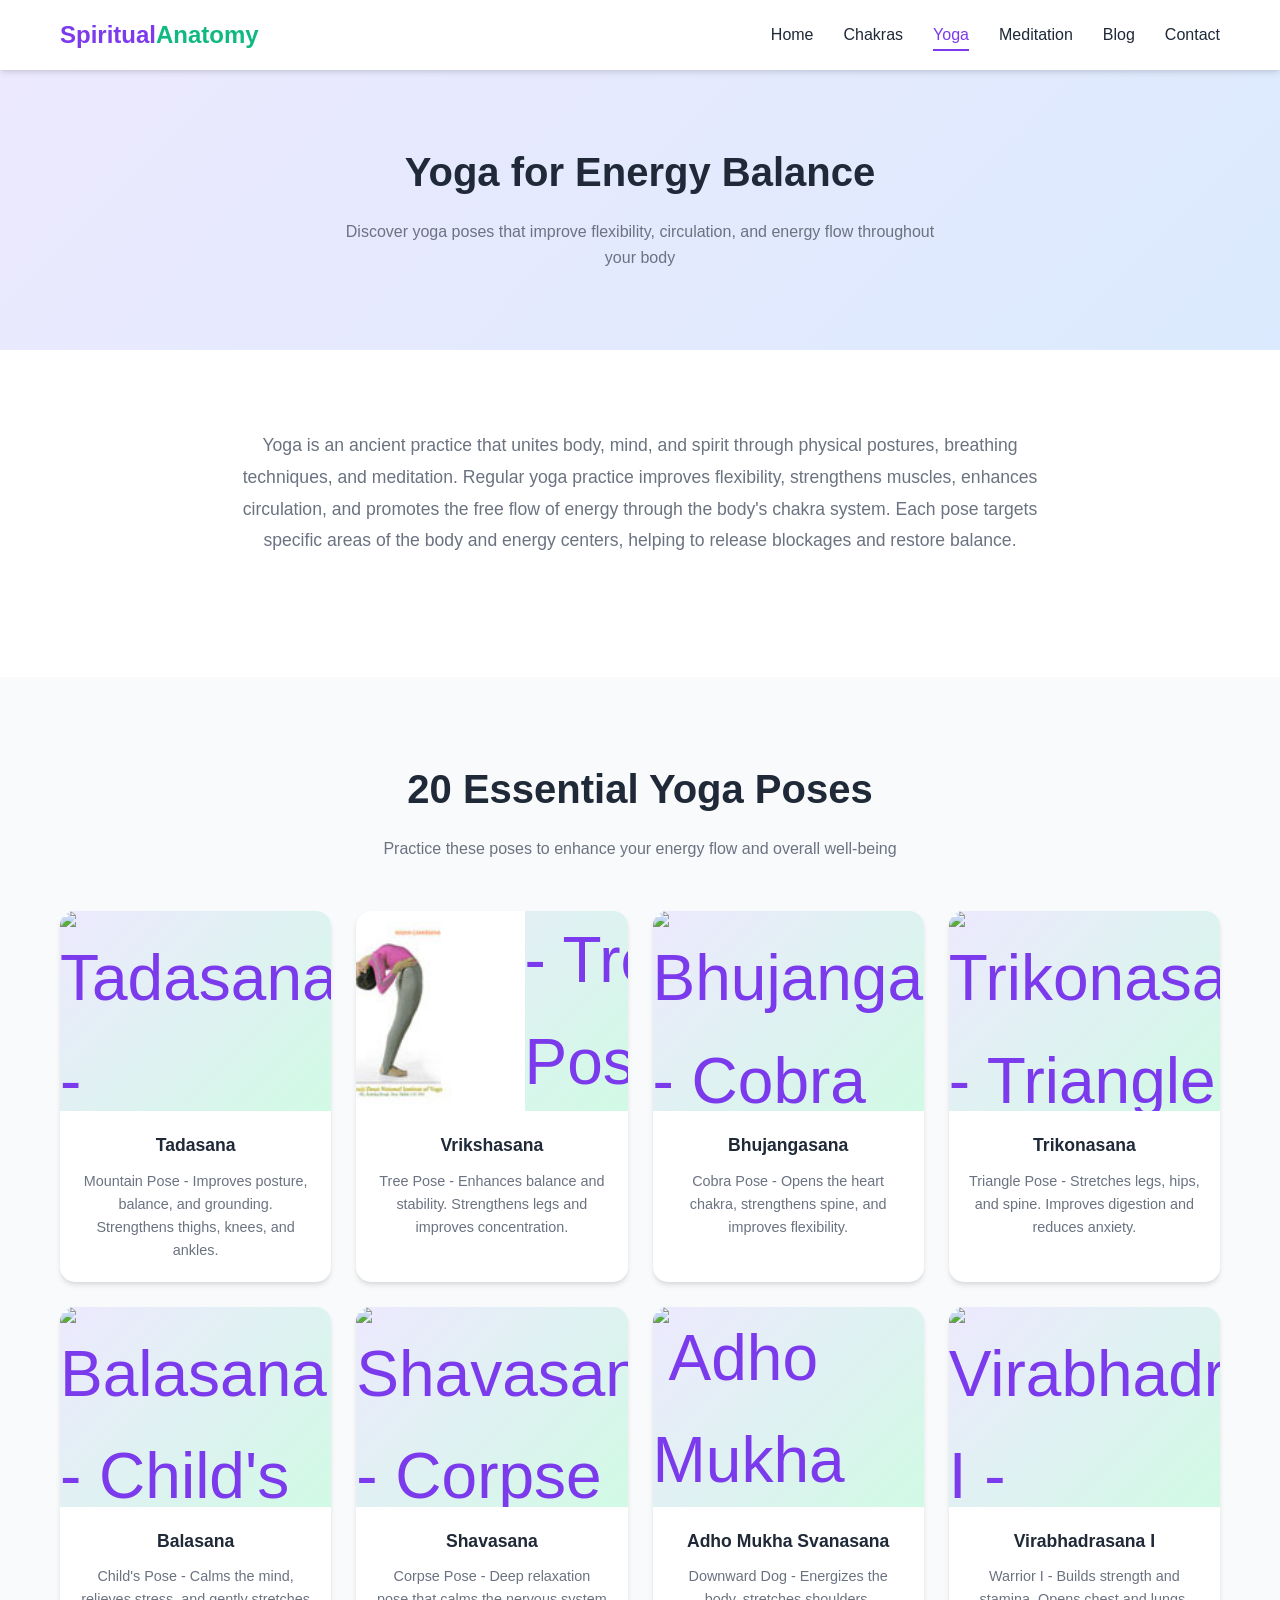
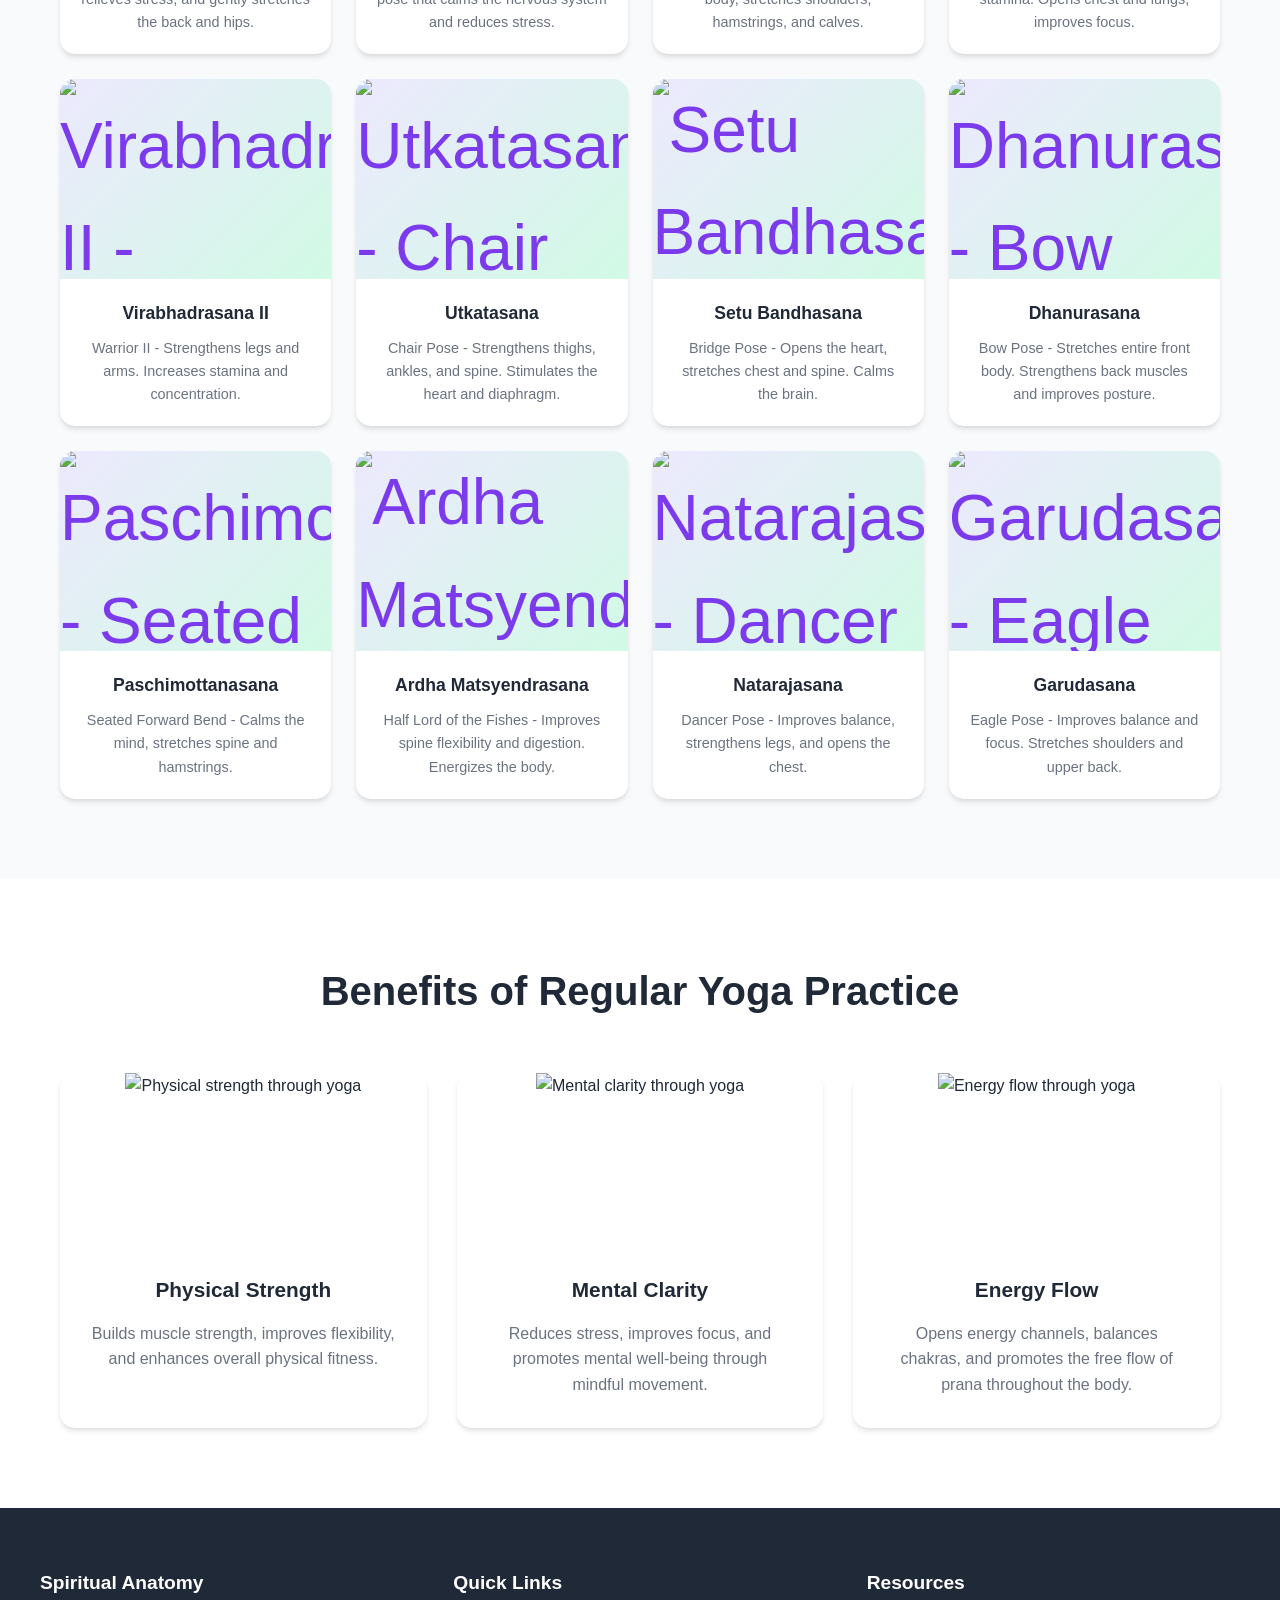
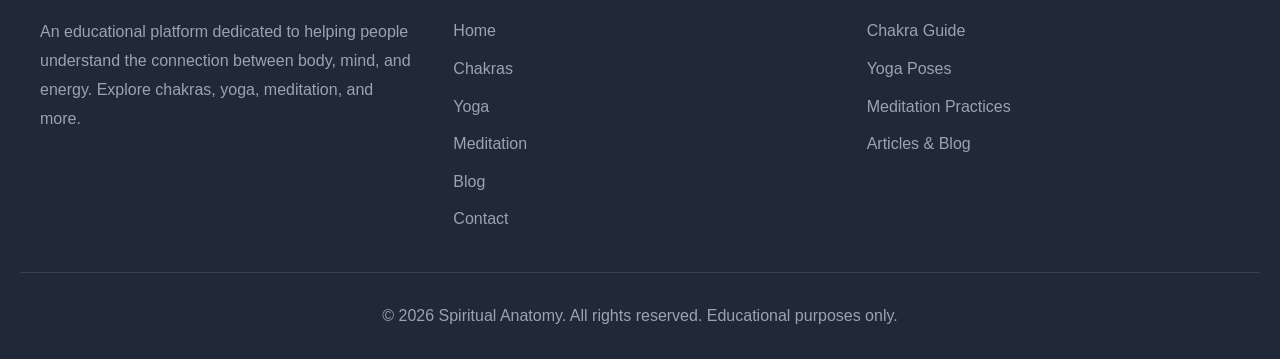
==== yoga.html @ 4417c47e "Update image source for Utkatasana pose" ====
<!DOCTYPE html>
<html lang="en">
<head>
    <meta charset="UTF-8">
    <meta name="viewport" content="width=device-width, initial-scale=1.0">
    <meta name="description" content="Discover 20 essential yoga poses for energy balance. Learn how yoga improves flexibility, circulation, and energy flow.">
    <title>Yoga for Energy Balance - Spiritual Anatomy</title>
    <link rel="stylesheet" href="css/style.css">
</head>
<body>
    <!-- Navigation -->
    <nav class="navbar">
        <div class="nav-container">
            <a href="index.html" class="logo">Spiritual<span>Anatomy</span></a>
            <ul class="nav-links">
                <li><a href="index.html">Home</a></li>
                <li><a href="chakra.html">Chakras</a></li>
                <li><a href="yoga.html" class="active">Yoga</a></li>
                <li><a href="meditation.html">Meditation</a></li>
                <li><a href="blog.html">Blog</a></li>
                <li><a href="contact.html">Contact</a></li>
            </ul>
            <div class="mobile-menu-btn">
                <span></span>
                <span></span>
                <span></span>
            </div>
        </div>
    </nav>

    <!-- Page Header -->
    <section class="page-header">
        <h1>Yoga for Energy Balance</h1>
        <p>Discover yoga poses that improve flexibility, circulation, and energy flow throughout your body</p>
    </section>

    <!-- Intro Section -->
    <section class="section">
        <div class="container">
            <p class="intro-text">
                Yoga is an ancient practice that unites body, mind, and spirit through physical postures, breathing techniques, and meditation. Regular yoga practice improves flexibility, strengthens muscles, enhances circulation, and promotes the free flow of energy through the body's chakra system. Each pose targets specific areas of the body and energy centers, helping to release blockages and restore balance.
            </p>
        </div>
    </section>

    <!-- Yoga Poses Grid -->
    <section class="section section-light">
        <div class="container">
            <div class="section-title">
                <h2>20 Essential Yoga Poses</h2>
                <p>Practice these poses to enhance your energy flow and overall well-being</p>
            </div>
            <div class="yoga-grid">
                <!-- Pose 1 -->
                <div class="yoga-card">
                    <div class="yoga-image">
                        <img src="images/yoga/images/yoga/ARDH HALASANAA & HALASANA.jpg" alt="Tadasana - Mountain Pose">
                    </div>
                    <div class="yoga-content">
                        <h3>Tadasana</h3>
                        <p>Mountain Pose - Improves posture, balance, and grounding. Strengthens thighs, knees, and ankles.</p>
                    </div>
                </div>

                <!-- Pose 2 -->
                <div class="yoga-card">
                    <div class="yoga-image">
                        <img src="images/images/yoga/posture-1 ardhacakrasana.jpg" alt="Ardhacakrasana"> - Tree Pose">
                    </div>
                    <div class="yoga-content">
                        <h3>Vrikshasana</h3>
                        <p>Tree Pose - Enhances balance and stability. Strengthens legs and improves concentration.</p>
                    </div>
                </div>

                <!-- Pose 3 -->
                <div class="yoga-card">
                    <div class="yoga-image">
                        <img src="images/yoga/images/yoga/Bhujangasana.jpg" alt="Bhujangasana - Cobra Pose">
                    </div>
                    <div class="yoga-content">
                        <h3>Bhujangasana</h3>
                        <p>Cobra Pose - Opens the heart chakra, strengthens spine, and improves flexibility.</p>
                    </div>
                </div>

                <!-- Pose 4 -->
                <div class="yoga-card">
                    <div class="yoga-image">
                        <img src="Spiritual_-main/images/yoga/images/yoga/Chackrasana.jpg" alt="Trikonasana - Triangle Pose">
                    </div>
                    <div class="yoga-content">
                        <h3>Trikonasana</h3>
                        <p>Triangle Pose - Stretches legs, hips, and spine. Improves digestion and reduces anxiety.</p>
                    </div>
                </div>

                <!-- Pose 5 -->
                <div class="yoga-card">
                    <div class="yoga-image">
                        <img src="images/yoga/images/yoga/Gomukhasana.jpg" alt="Balasana - Child's Pose">
                    </div>
                    <div class="yoga-content">
                        <h3>Balasana</h3>
                        <p>Child's Pose - Calms the mind, relieves stress, and gently stretches the back and hips.</p>
                    </div>
                </div>

                <!-- Pose 6 -->
                <div class="yoga-card">
                    <div class="yoga-image">
                        <img src="images/yoga/images/yoga/Matyasana.jpg" alt="Shavasana - Corpse Pose">
                    </div>
                    <div class="yoga-content">
                        <h3>Shavasana</h3>
                        <p>Corpse Pose - Deep relaxation pose that calms the nervous system and reduces stress.</p>
                    </div>
                </div>

                <!-- Pose 7 -->
                <div class="yoga-card">
                    <div class="yoga-image">
                        <img src="images/yoga/images/yoga/Natrajasana.jpg" alt="Adho Mukha Svanasana - Downward Dog">
                    </div>
                    <div class="yoga-content">
                        <h3>Adho Mukha Svanasana</h3>
                        <p>Downward Dog - Energizes the body, stretches shoulders, hamstrings, and calves.</p>
                    </div>
                </div>

                <!-- Pose 8 -->
                <div class="yoga-card">
                    <div class="yoga-image">
                        <img src="images/yoga/images/yoga/Paschimottasana.jpg" alt="Virabhadrasana I - Warrior I">
                    </div>
                    <div class="yoga-content">
                        <h3>Virabhadrasana I</h3>
                        <p>Warrior I - Builds strength and stamina. Opens chest and lungs, improves focus.</p>
                    </div>
                </div>

                <!-- Pose 9 -->
                <div class="yoga-card">
                    <div class="yoga-image">
                        <img src="images/yoga/images/yoga/Salabhasana.jpg" alt="Virabhadrasana II - Warrior II">
                    </div>
                    <div class="yoga-content">
                        <h3>Virabhadrasana II</h3>
                        <p>Warrior II - Strengthens legs and arms. Increases stamina and concentration.</p>
                    </div>
                </div>

                <!-- Pose 10 -->
                <div class="yoga-card">
                    <div class="yoga-image">
                        <img src="images/images/yoga/posture-10Sarvangasana.jpg" alt="Utkatasana - Chair Pose">
                    </div>
                    <div class="yoga-content">
                        <h3>Utkatasana</h3>
                        <p>Chair Pose - Strengthens thighs, ankles, and spine. Stimulates the heart and diaphragm.</p>
                    </div>
                </div>

                <!-- Pose 11 -->
                <div class="yoga-card">
                    <div class="yoga-image">
                        <img src="images/yoga/images/yoga/Sasankasana.jpg" alt="Setu Bandhasana - Bridge Pose">
                    </div>
                    <div class="yoga-content">
                        <h3>Setu Bandhasana</h3>
                        <p>Bridge Pose - Opens the heart, stretches chest and spine. Calms the brain.</p>
                    </div>
                </div>

                <!-- Pose 12 -->
                <div class="yoga-card">
                    <div class="yoga-image">
                        <img src="images/yoga/images/yoga/Siddhasana.jpg" alt="Dhanurasana - Bow Pose">
                    </div>
                    <div class="yoga-content">
                        <h3>Dhanurasana</h3>
                        <p>Bow Pose - Stretches entire front body. Strengthens back muscles and improves posture.</p>
                    </div>
                </div>

                <!-- Pose 13 -->
                <div class="yoga-card">
                    <div class="yoga-image">
                        <img src="images/yoga/images/yoga/Simhasana.jpg" alt="Paschimottanasana - Seated Forward Bend">
                    </div>
                    <div class="yoga-content">
                        <h3>Paschimottanasana</h3>
                        <p>Seated Forward Bend - Calms the mind, stretches spine and hamstrings.</p>
                    </div>
                </div>

                <!-- Pose 14 -->
                <div class="yoga-card">
                    <div class="yoga-image">
                        <img src="images/yoga/images/yoga/Trikonasana.jpg" alt="Ardha Matsyendrasana - Half Lord of the Fishes">
                    </div>
                    <div class="yoga-content">
                        <h3>Ardha Matsyendrasana</h3>
                        <p>Half Lord of the Fishes - Improves spine flexibility and digestion. Energizes the body.</p>
                    </div>
                </div>

                <!-- Pose 15 -->
                <div class="yoga-card">
                    <div class="yoga-image">
                        <img src="images/yoga/images/yoga/Ushtrasana.jpg" alt="Natarajasana - Dancer Pose">
                    </div>
                    <div class="yoga-content">
                        <h3>Natarajasana</h3>
                        <p>Dancer Pose - Improves balance, strengthens legs, and opens the chest.</p>
                    </div>
                </div>

                <!-- Pose 16 -->
                <div class="yoga-card">
                    <div class="yoga-image">
                        <img src="images/yoga/images/yoga/Vajrasana.jpg" alt="Garudasana - Eagle Pose">
                    </div>
                    <div class="yoga-content">
                        <h3>Garudasana</h3>
                        <p>Eagle Pose - Improves balance and focus. Stretches shoulders and upper back.</p>
                    </div>
                </div>
            </div>
        </div>
    </section>

    <!-- Benefits Section -->
    <section class="section">
        <div class="container">
            <div class="section-title">
                <h2>Benefits of Regular Yoga Practice</h2>
            </div>
            <div class="cards-grid">
                <div class="card">
                    <div class="card-image">
                        <img src="https://images.unsplash.com/photo-1571019613454-1cb2f99b2d8b?w=400&h=300&fit=crop" alt="Physical strength through yoga">
                    </div>
                    <h3>Physical Strength</h3>
                    <p>Builds muscle strength, improves flexibility, and enhances overall physical fitness.</p>
                </div>
                <div class="card">
                    <div class="card-image">
                        <img src="https://images.unsplash.com/photo-1474418397713-7ede21d49118?w=400&h=300&fit=crop" alt="Mental clarity through yoga">
                    </div>
                    <h3>Mental Clarity</h3>
                    <p>Reduces stress, improves focus, and promotes mental well-being through mindful movement.</p>
                </div>
                <div class="card">
                    <div class="card-image">
                        <img src="https://images.unsplash.com/photo-1498579397066-22750a3cb424?w=400&h=300&fit=crop" alt="Energy flow through yoga">
                    </div>
                    <h3>Energy Flow</h3>
                    <p>Opens energy channels, balances chakras, and promotes the free flow of prana throughout the body.</p>
                </div>
            </div>
        </div>
    </section>

    <!-- Footer -->
    <footer class="footer">
        <div class="footer-content">
            <div class="footer-section">
                <h3>Spiritual Anatomy</h3>
                <p>An educational platform dedicated to helping people understand the connection between body, mind, and energy. Explore chakras, yoga, meditation, and more.</p>
            </div>
            <div class="footer-section">
                <h3>Quick Links</h3>
                <div class="footer-links">
                    <a href="index.html">Home</a>
                    <a href="chakra.html">Chakras</a>
                    <a href="yoga.html">Yoga</a>
                    <a href="meditation.html">Meditation</a>
                    <a href="blog.html">Blog</a>
                    <a href="contact.html">Contact</a>
                </div>
            </div>
            <div class="footer-section">
                <h3>Resources</h3>
                <div class="footer-links">
                    <a href="chakra.html">Chakra Guide</a>
                    <a href="yoga.html">Yoga Poses</a>
                    <a href="meditation.html">Meditation Practices</a>
                    <a href="blog.html">Articles & Blog</a>
                </div>
            </div>
        </div>
        <div class="footer-bottom">
            <p>&copy; 2026 Spiritual Anatomy. All rights reserved. Educational purposes only.</p>
        </div>
    </footer>

    <script src="js/script.js"></script>
</body>
</html>
---- css/style.css ----
/* ========================================
   Spiritual Anatomy - Main Stylesheet
   ======================================== */

/* CSS Variables */
:root {
    --primary-purple: #7c3aed;
    --primary-blue: #3b82f6;
    --primary-green: #10b981;
    --light-purple: #ede9fe;
    --light-blue: #dbeafe;
    --light-green: #d1fae5;
    --dark-text: #1f2937;
    --light-text: #6b7280;
    --white: #ffffff;
    --off-white: #f9fafb;
    --border-color: #e5e7eb;
    --shadow: 0 4px 6px -1px rgba(0, 0, 0, 0.1), 0 2px 4px -1px rgba(0, 0, 0, 0.06);
    --shadow-lg: 0 10px 15px -3px rgba(0, 0, 0, 0.1), 0 4px 6px -2px rgba(0, 0, 0, 0.05);
    --transition: all 0.3s ease;
}

/* Reset & Base Styles */
* {
    margin: 0;
    padding: 0;
    box-sizing: border-box;
}

html {
    scroll-behavior: smooth;
}

body {
    font-family: 'Segoe UI', Tahoma, Geneva, Verdana, sans-serif;
    line-height: 1.6;
    color: var(--dark-text);
    background-color: var(--white);
}

a {
    text-decoration: none;
    color: inherit;
}

ul {
    list-style: none;
}

img {
    max-width: 100%;
    height: auto;
}

/* Container */
.container {
    max-width: 1200px;
    margin: 0 auto;
    padding: 0 20px;
}

/* ========================================
   Navigation
   ======================================== */
.navbar {
    background: var(--white);
    box-shadow: var(--shadow);
    position: fixed;
    top: 0;
    left: 0;
    right: 0;
    z-index: 1000;
}

.nav-container {
    max-width: 1200px;
    margin: 0 auto;
    padding: 0 20px;
    display: flex;
    justify-content: space-between;
    align-items: center;
    height: 70px;
}

.logo {
    font-size: 1.5rem;
    font-weight: 700;
    color: var(--primary-purple);
}

.logo span {
    color: var(--primary-green);
}

.nav-links {
    display: flex;
    gap: 30px;
}

.nav-links a {
    color: var(--dark-text);
    font-weight: 500;
    padding: 8px 0;
    position: relative;
    transition: var(--transition);
}

.nav-links a:hover,
.nav-links a.active {
    color: var(--primary-purple);
}

.nav-links a::after {
    content: '';
    position: absolute;
    bottom: 0;
    left: 0;
    width: 0;
    height: 2px;
    background: var(--primary-purple);
    transition: var(--transition);
}

.nav-links a:hover::after,
.nav-links a.active::after {
    width: 100%;
}

/* Mobile Menu Button */
.mobile-menu-btn {
    display: none;
    flex-direction: column;
    gap: 5px;
    cursor: pointer;
    padding: 5px;
}

.mobile-menu-btn span {
    width: 25px;
    height: 3px;
    background: var(--dark-text);
    transition: var(--transition);
}

/* ========================================
   Hero Section
   ======================================== */
.hero {
    background: linear-gradient(135deg, var(--light-purple) 0%, var(--light-blue) 50%, var(--light-green) 100%);
    padding: 150px 20px 100px;
    text-align: center;
    min-height: 90vh;
    display: flex;
    align-items: center;
    justify-content: center;
}

.hero-content {
    max-width: 800px;
    margin: 0 auto;
}

.hero h1 {
    font-size: 3rem;
    color: var(--dark-text);
    margin-bottom: 20px;
    line-height: 1.2;
}

.hero .subtitle {
    font-size: 1.5rem;
    color: var(--primary-purple);
    margin-bottom: 20px;
}

.hero p {
    font-size: 1.1rem;
    color: var(--light-text);
    margin-bottom: 30px;
    max-width: 600px;
    margin-left: auto;
    margin-right: auto;
}

/* Buttons */
.btn {
    display: inline-block;
    padding: 14px 32px;
    border-radius: 50px;
    font-weight: 600;
    font-size: 1rem;
    cursor: pointer;
    transition: var(--transition);
    border: none;
}

.btn-primary {
    background: var(--primary-purple);
    color: var(--white);
}

.btn-primary:hover {
    background: #6d28d9;
    transform: translateY(-2px);
    box-shadow: var(--shadow-lg);
}

.btn-secondary {
    background: var(--white);
    color: var(--primary-purple);
    border: 2px solid var(--primary-purple);
}

.btn-secondary:hover {
    background: var(--primary-purple);
    color: var(--white);
}

/* ========================================
   Sections
   ======================================== */
.section {
    padding: 80px 20px;
}

.section-light {
    background: var(--off-white);
}

.section-title {
    text-align: center;
    margin-bottom: 50px;
}

.section-title h2 {
    font-size: 2.5rem;
    color: var(--dark-text);
    margin-bottom: 15px;
}

.section-title p {
    color: var(--light-text);
    max-width: 600px;
    margin: 0 auto;
}

/* ========================================
   Cards
   ======================================== */
.cards-grid {
    display: grid;
    grid-template-columns: repeat(auto-fit, minmax(300px, 1fr));
    gap: 30px;
    max-width: 1200px;
    margin: 0 auto;
}

.card {
    background: var(--white);
    border-radius: 15px;
    padding: 30px;
    box-shadow: var(--shadow);
    transition: var(--transition);
    text-align: center;
}

.card:hover {
    transform: translateY(-5px);
    box-shadow: var(--shadow-lg);
}

.card-image {
    height: 180px;
    margin: -30px -30px 20px -30px;
    overflow: hidden;
}

.card-image img {
    width: 100%;
    height: 100%;
    object-fit: cover;
    transition: transform 0.3s ease;
}

.card:hover .card-image img {
    transform: scale(1.05);
}

.card-icon {
    width: 70px;
    height: 70px;
    background: linear-gradient(135deg, var(--light-purple), var(--light-blue));
    border-radius: 50%;
    display: flex;
    align-items: center;
    justify-content: center;
    margin: 0 auto 20px;
    font-size: 2rem;
}

.card h3 {
    font-size: 1.3rem;
    margin-bottom: 15px;
    color: var(--dark-text);
}

.card p {
    color: var(--light-text);
}

/* ========================================
   Benefits List
   ======================================== */
.benefits-section {
    background: linear-gradient(135deg, var(--primary-purple), var(--primary-blue));
    color: var(--white);
}

.benefits-section .section-title h2,
.benefits-section .section-title p {
    color: var(--white);
}

.benefits-list {
    display: grid;
    grid-template-columns: repeat(auto-fit, minmax(250px, 1fr));
    gap: 20px;
    max-width: 900px;
    margin: 0 auto;
}

.benefit-item {
    display: flex;
    align-items: center;
    gap: 15px;
    background: rgba(255, 255, 255, 0.1);
    padding: 20px;
    border-radius: 10px;
    transition: var(--transition);
}

.benefit-item:hover {
    background: rgba(255, 255, 255, 0.2);
}

.benefit-icon {
    width: 40px;
    height: 40px;
    background: var(--white);
    border-radius: 50%;
    display: flex;
    align-items: center;
    justify-content: center;
    color: var(--primary-purple);
    font-size: 1.2rem;
    flex-shrink: 0;
}

/* ========================================
   Chakra Cards
   ======================================== */
.chakra-grid {
    display: grid;
    grid-template-columns: repeat(auto-fit, minmax(280px, 1fr));
    gap: 25px;
    max-width: 1200px;
    margin: 0 auto;
}

.chakra-card {
    background: var(--white);
    border-radius: 15px;
    padding: 30px;
    box-shadow: var(--shadow);
    transition: var(--transition);
    position: relative;
    overflow: hidden;
}

.chakra-card:hover {
    transform: translateY(-5px);
    box-shadow: var(--shadow-lg);
}

.chakra-card::before {
    content: '';
    position: absolute;
    top: 0;
    left: 0;
    right: 0;
    height: 5px;
}

.chakra-card.root::before { background: #ef4444; }
.chakra-card.sacral::before { background: #f97316; }
.chakra-card.solar::before { background: #eab308; }
.chakra-card.heart::before { background: #22c55e; }
.chakra-card.throat::before { background: #3b82f6; }
.chakra-card.third-eye::before { background: #6366f1; }
.chakra-card.crown::before { background: #a855f7; }

.chakra-image-container {
    height: 180px;
    overflow: hidden;
    margin: -30px -30px 20px -30px;
}

.chakra-image-container img {
    width: 100%;
    height: 100%;
    object-fit: cover;
    transition: transform 0.3s ease;
}

.chakra-card:hover .chakra-image-container img {
    transform: scale(1.05);
}

.chakra-symbol {
    width: 80px;
    height: 80px;
    border-radius: 50%;
    display: flex;
    align-items: center;
    justify-content: center;
    margin: 0 auto 20px;
    font-size: 2rem;
    color: var(--white);
}

.chakra-card.root .chakra-symbol { background: #ef4444; }
.chakra-card.sacral .chakra-symbol { background: #f97316; }
.chakra-card.solar .chakra-symbol { background: #eab308; }
.chakra-card.heart .chakra-symbol { background: #22c55e; }
.chakra-card.throat .chakra-symbol { background: #3b82f6; }
.chakra-card.third-eye .chakra-symbol { background: #6366f1; }
.chakra-card.crown .chakra-symbol { background: #a855f7; }

.chakra-card h3 {
    font-size: 1.3rem;
    margin-bottom: 15px;
    color: var(--dark-text);
    text-align: center;
}

.chakra-info {
    text-align: center;
}

.chakra-info p {
    color: var(--light-text);
    margin-bottom: 8px;
    font-size: 0.95rem;
}

.chakra-info strong {
    color: var(--dark-text);
}

/* ========================================
   Yoga Grid
   ======================================== */
.yoga-grid {
    display: grid;
    grid-template-columns: repeat(auto-fill, minmax(250px, 1fr));
    gap: 25px;
    max-width: 1200px;
    margin: 0 auto;
}

.yoga-card {
    background: var(--white);
    border-radius: 15px;
    overflow: hidden;
    box-shadow: var(--shadow);
    transition: var(--transition);
}

.yoga-card:hover {
    transform: translateY(-5px);
    box-shadow: var(--shadow-lg);
}

.yoga-image {
    height: 200px;
    background: linear-gradient(135deg, var(--light-purple), var(--light-green));
    display: flex;
    align-items: center;
    justify-content: center;
    font-size: 4rem;
    color: var(--primary-purple);
    overflow: hidden;
}

.yoga-image img {
    width: 100%;
    height: 100%;
    object-fit: cover;
    transition: transform 0.3s ease;
}

.yoga-card:hover .yoga-image img {
    transform: scale(1.05);
}

.yoga-content {
    padding: 20px;
    text-align: center;
}

.yoga-content h3 {
    font-size: 1.1rem;
    margin-bottom: 10px;
    color: var(--dark-text);
}

.yoga-content p {
    color: var(--light-text);
    font-size: 0.9rem;
}

/* ========================================
   Meditation Section
   ======================================== */
.meditation-steps {
    max-width: 700px;
    margin: 0 auto;
}

.step {
    display: flex;
    align-items: flex-start;
    gap: 20px;
    margin-bottom: 25px;
    padding: 25px;
    background: var(--white);
    border-radius: 15px;
    box-shadow: var(--shadow);
    transition: var(--transition);
}

.step:hover {
    transform: translateX(5px);
    box-shadow: var(--shadow-lg);
}

.step-number {
    width: 50px;
    height: 50px;
    background: var(--primary-purple);
    color: var(--white);
    border-radius: 50%;
    display: flex;
    align-items: center;
    justify-content: center;
    font-weight: 700;
    font-size: 1.2rem;
    flex-shrink: 0;
}

.step-content h3 {
    margin-bottom: 8px;
    color: var(--dark-text);
}

.step-content p {
    color: var(--light-text);
}

/* ========================================
   Blog Grid
   ======================================== */
.blog-grid {
    display: grid;
    grid-template-columns: repeat(auto-fit, minmax(300px, 1fr));
    gap: 30px;
    max-width: 1200px;
    margin: 0 auto;
}

.blog-card {
    background: var(--white);
    border-radius: 15px;
    overflow: hidden;
    box-shadow: var(--shadow);
    transition: var(--transition);
}

.blog-card:hover {
    transform: translateY(-5px);
    box-shadow: var(--shadow-lg);
}

.blog-image {
    height: 200px;
    background: linear-gradient(135deg, var(--light-purple), var(--light-blue));
    display: flex;
    align-items: center;
    justify-content: center;
    font-size: 3rem;
    overflow: hidden;
}

.blog-image img {
    width: 100%;
    height: 100%;
    object-fit: cover;
    transition: transform 0.3s ease;
}

.blog-card:hover .blog-image img {
    transform: scale(1.05);
}

.blog-content {
    padding: 25px;
}

.blog-content h3 {
    font-size: 1.2rem;
    margin-bottom: 10px;
    color: var(--dark-text);
}

.blog-content p {
    color: var(--light-text);
    margin-bottom: 15px;
}

.blog-content .read-more {
    color: var(--primary-purple);
    font-weight: 600;
    display: inline-flex;
    align-items: center;
    gap: 5px;
    transition: var(--transition);
}

.blog-content .read-more:hover {
    gap: 10px;
}

/* ========================================
   Contact Form
   ======================================== */
.contact-section {
    max-width: 600px;
    margin: 0 auto;
}

.contact-form {
    background: var(--white);
    padding: 40px;
    border-radius: 15px;
    box-shadow: var(--shadow);
}

.form-group {
    margin-bottom: 25px;
}

.form-group label {
    display: block;
    margin-bottom: 8px;
    font-weight: 600;
    color: var(--dark-text);
}

.form-group input,
.form-group textarea {
    width: 100%;
    padding: 15px;
    border: 2px solid var(--border-color);
    border-radius: 10px;
    font-size: 1rem;
    font-family: inherit;
    transition: var(--transition);
}

.form-group input:focus,
.form-group textarea:focus {
    outline: none;
    border-color: var(--primary-purple);
}

.form-group textarea {
    min-height: 150px;
    resize: vertical;
}

.form-group .error-message {
    color: #ef4444;
    font-size: 0.85rem;
    margin-top: 5px;
    display: none;
}

.form-group.error input,
.form-group.error textarea {
    border-color: #ef4444;
}

.form-group.error .error-message {
    display: block;
}

.submit-btn {
    width: 100%;
    padding: 15px;
    background: var(--primary-purple);
    color: var(--white);
    border: none;
    border-radius: 10px;
    font-size: 1rem;
    font-weight: 600;
    cursor: pointer;
    transition: var(--transition);
}

.submit-btn:hover {
    background: #6d28d9;
}

.success-message {
    display: none;
    background: var(--light-green);
    color: #059669;
    padding: 20px;
    border-radius: 10px;
    text-align: center;
    margin-top: 20px;
}

/* ========================================
   Page Header
   ======================================== */
.page-header {
    background: linear-gradient(135deg, var(--light-purple) 0%, var(--light-blue) 100%);
    padding: 140px 20px 80px;
    text-align: center;
}

.page-header h1 {
    font-size: 2.5rem;
    color: var(--dark-text);
    margin-bottom: 15px;
}

.page-header p {
    color: var(--light-text);
    max-width: 600px;
    margin: 0 auto;
}

/* ========================================
   Footer
   ======================================== */
.footer {
    background: var(--dark-text);
    color: var(--white);
    padding: 60px 20px 30px;
}

.footer-content {
    display: grid;
    grid-template-columns: repeat(auto-fit, minmax(250px, 1fr));
    gap: 40px;
    max-width: 1200px;
    margin: 0 auto;
}

.footer-section h3 {
    font-size: 1.2rem;
    margin-bottom: 20px;
    color: var(--white);
}

.footer-section p {
    color: #9ca3af;
    line-height: 1.8;
}

.footer-links {
    display: flex;
    flex-direction: column;
    gap: 12px;
}

.footer-links a {
    color: #9ca3af;
    transition: var(--transition);
}

.footer-links a:hover {
    color: var(--white);
    padding-left: 5px;
}

.footer-bottom {
    text-align: center;
    padding-top: 30px;
    margin-top: 40px;
    border-top: 1px solid #374151;
    color: #9ca3af;
}

/* ========================================
   Responsive Design
   ======================================== */
@media (max-width: 768px) {
    .mobile-menu-btn {
        display: flex;
    }

    .nav-links {
        display: none;
        position: absolute;
        top: 70px;
        left: 0;
        right: 0;
        background: var(--white);
        flex-direction: column;
        padding: 20px;
        gap: 15px;
        box-shadow: var(--shadow);
    }

    .nav-links.active {
        display: flex;
    }

    .hero h1 {
        font-size: 2rem;
    }

    .hero .subtitle {
        font-size: 1.2rem;
    }

    .section-title h2 {
        font-size: 1.8rem;
    }

    .page-header h1 {
        font-size: 2rem;
    }

    .contact-form {
        padding: 25px;
    }

    .cards-grid,
    .chakra-grid,
    .yoga-grid,
    .blog-grid {
        grid-template-columns: 1fr;
    }
}

@media (max-width: 480px) {
    .hero {
        padding: 120px 15px 60px;
    }

    .section {
        padding: 50px 15px;
    }

    .hero h1 {
        font-size: 1.7rem;
    }

    .card {
        padding: 20px;
    }

    .step {
        flex-direction: column;
        text-align: center;
    }
}

/* ========================================
   Utility Classes
   ======================================== */
.text-center {
    text-align: center;
}

.mt-20 {
    margin-top: 20px;
}

.mb-20 {
    margin-bottom: 20px;
}

.intro-text {
    max-width: 800px;
    margin: 0 auto 40px;
    text-align: center;
    color: var(--light-text);
    font-size: 1.1rem;
    line-height: 1.8;
}
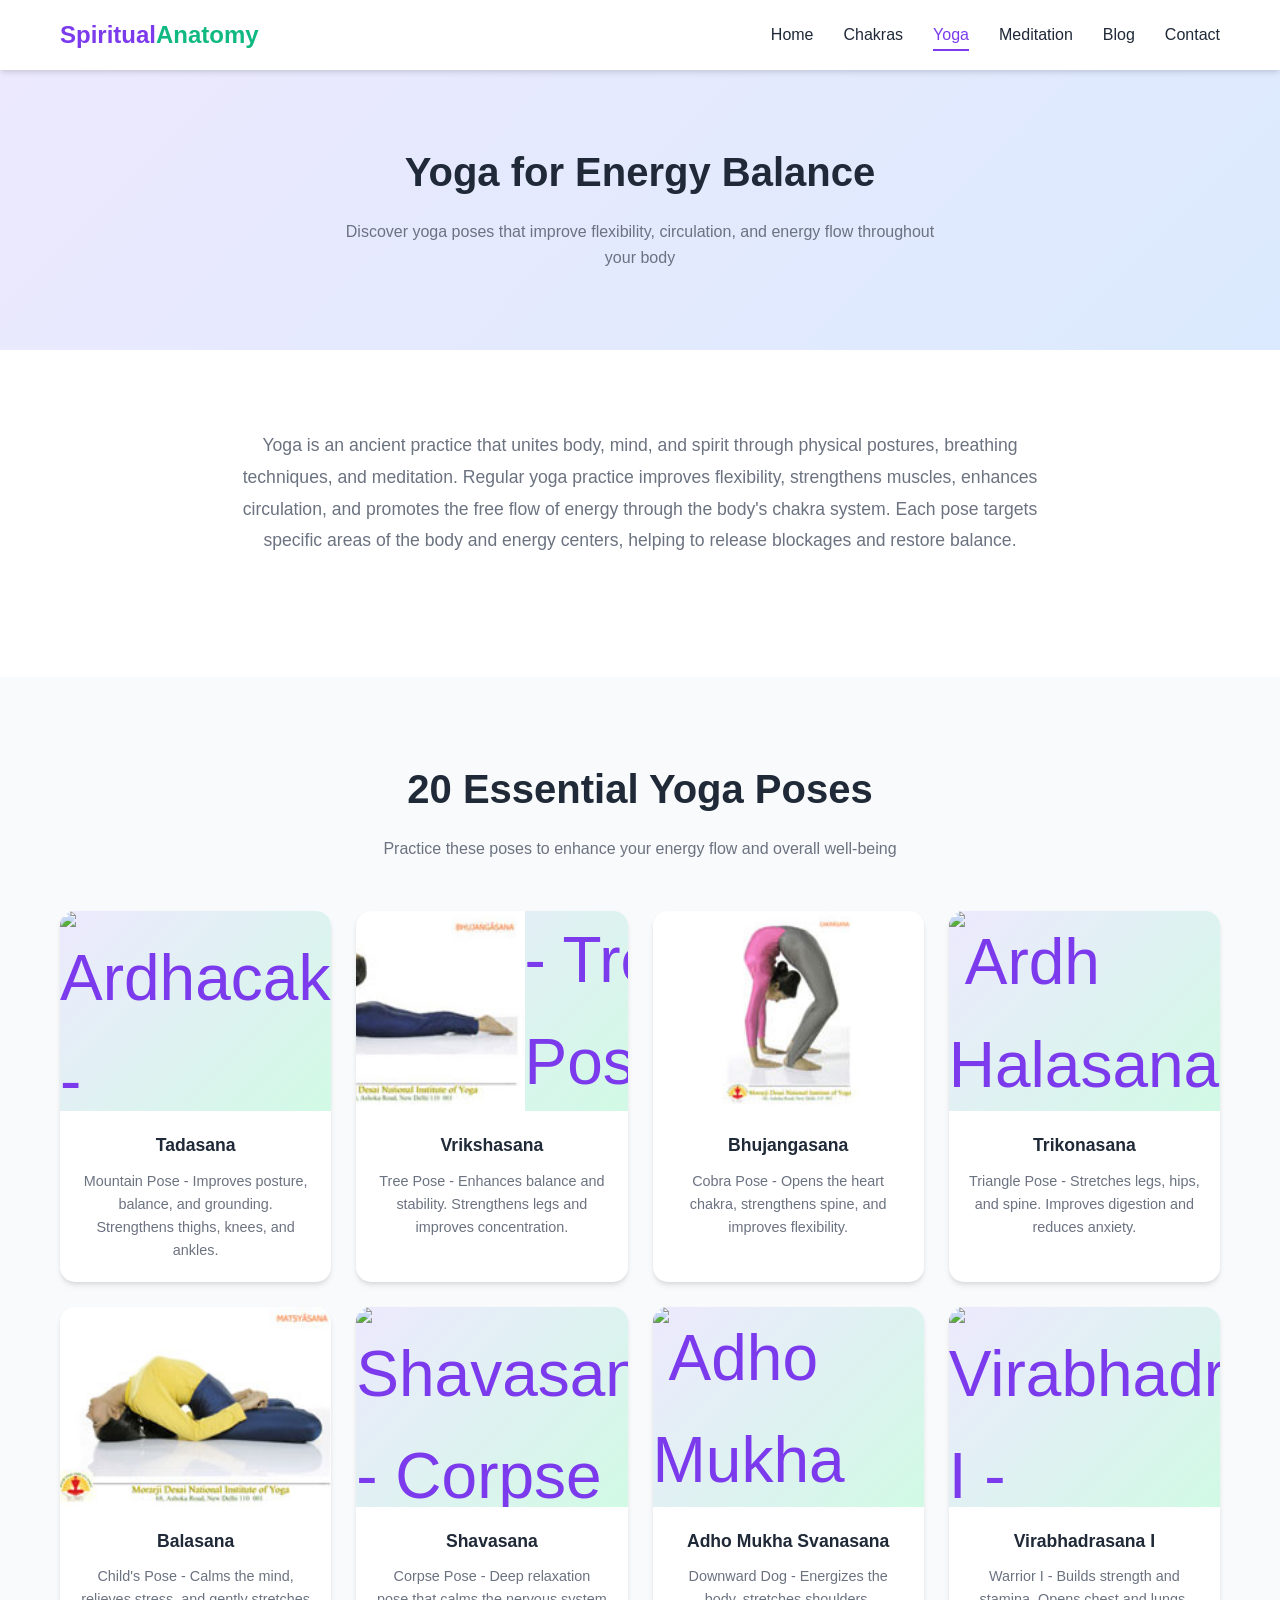
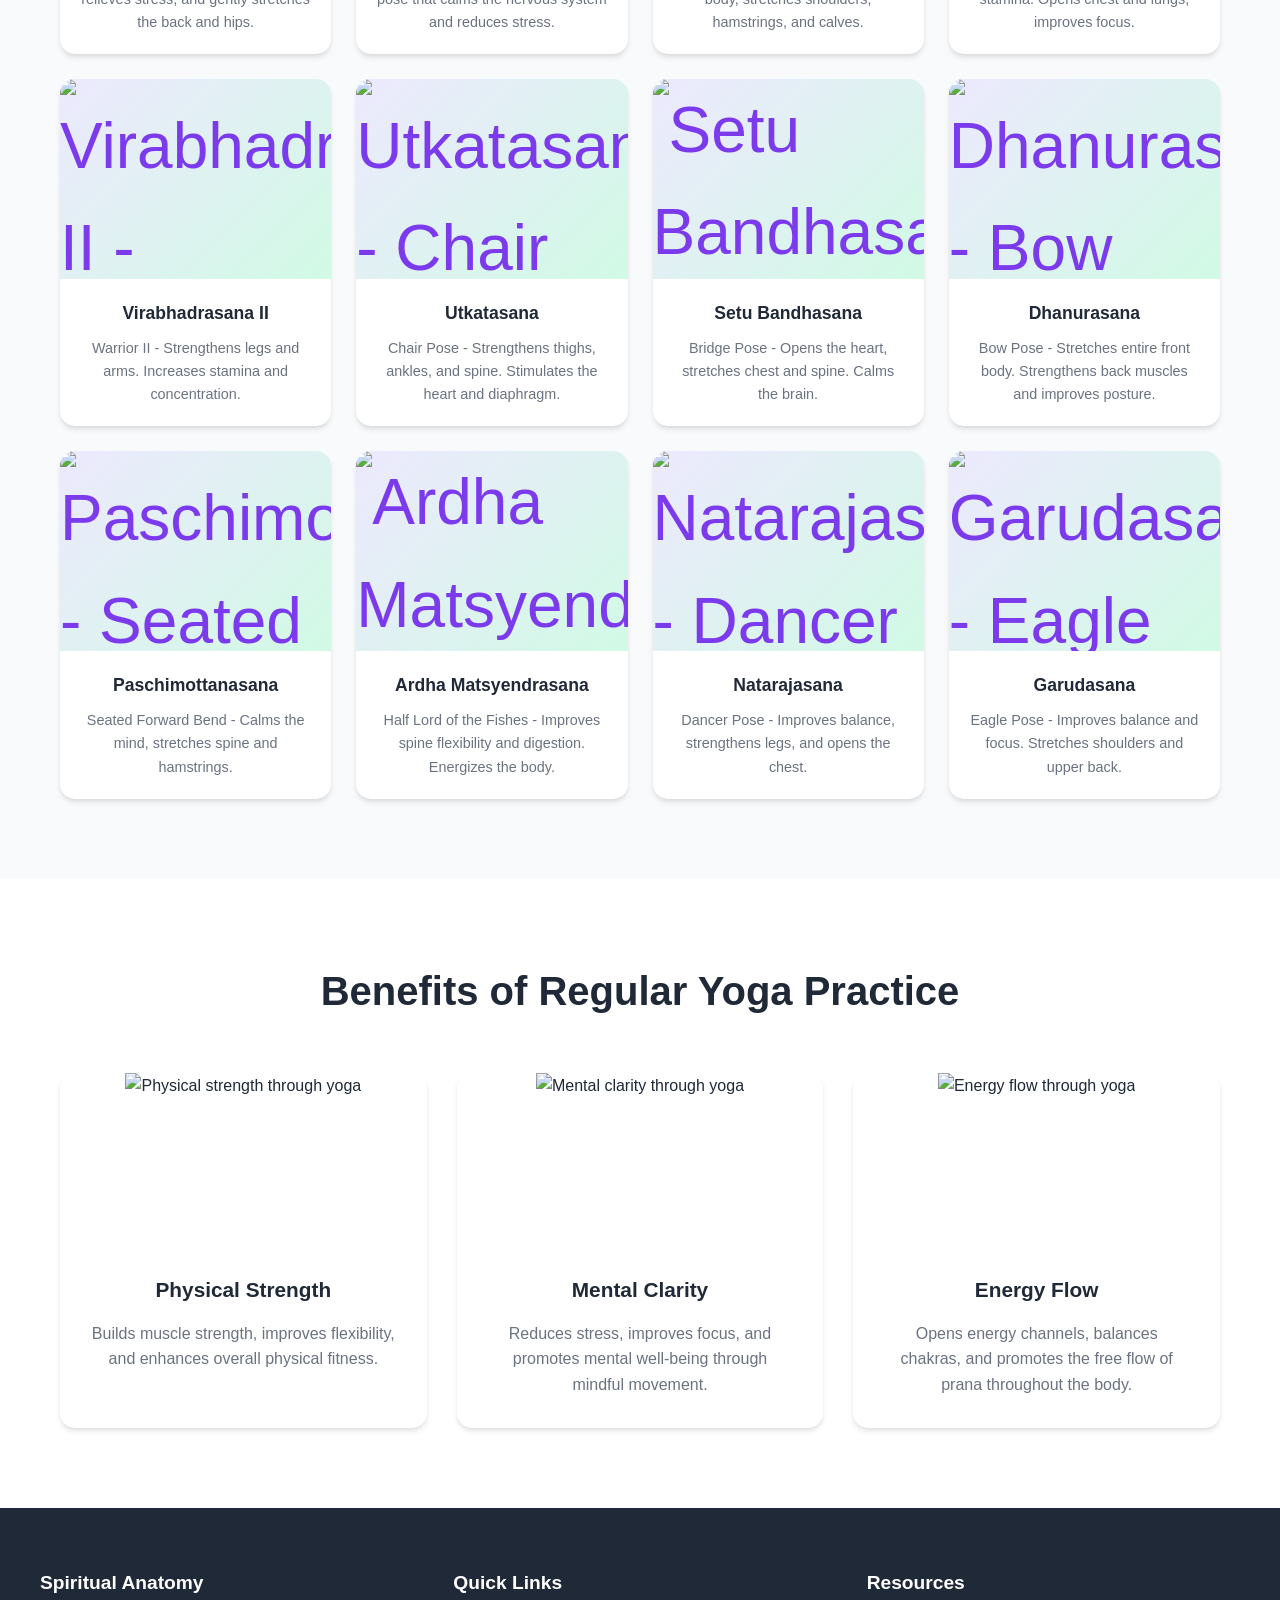
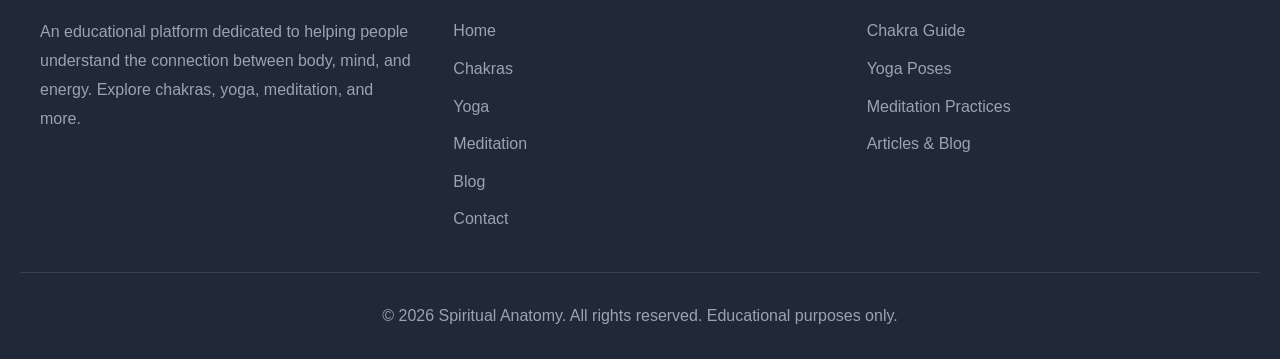
==== commit 78236ec5: "Update yoga images and alt text in yoga.html" ====
--- a/yoga.html
+++ b/yoga.html
@@ -54,7 +54,7 @@
                 <!-- Pose 1 -->
                 <div class="yoga-card">
                     <div class="yoga-image">
-                        <img src="images/yoga/images/yoga/ARDH HALASANAA & HALASANA.jpg" alt="Tadasana - Mountain Pose">
+                        <img src="images/images/yoga/posture-1-ardhacakrasana.jpg" alt="Ardhacakrasana - Mountain Pose">
                     </div>
                     <div class="yoga-content">
                         <h3>Tadasana</h3>
@@ -65,7 +65,7 @@
                 <!-- Pose 2 -->
                 <div class="yoga-card">
                     <div class="yoga-image">
-                        <img src="images/images/yoga/posture-1 ardhacakrasana.jpg" alt="Ardhacakrasana"> - Tree Pose">
+                        <img src="images/images/yoga/posture-2bhujangasana.jpg" alt="Bhujangasana"> - Tree Pose">
                     </div>
                     <div class="yoga-content">
                         <h3>Vrikshasana</h3>
@@ -76,7 +76,7 @@
                 <!-- Pose 3 -->
                 <div class="yoga-card">
                     <div class="yoga-image">
-                        <img src="images/yoga/images/yoga/Bhujangasana.jpg" alt="Bhujangasana - Cobra Pose">
+                        <img src="images/images/yoga/posture-3chackrasana.jpg" alt="Chackrasana - Cobra Pose">
                     </div>
                     <div class="yoga-content">
                         <h3>Bhujangasana</h3>
@@ -87,7 +87,7 @@
                 <!-- Pose 4 -->
                 <div class="yoga-card">
                     <div class="yoga-image">
-                        <img src="Spiritual_-main/images/yoga/images/yoga/Chackrasana.jpg" alt="Trikonasana - Triangle Pose">
+                        <img src="images/images/yoga/posture-5ardhhalasana&halasana.jpg" alt="Ardh Halasana - Triangle Pose">
                     </div>
                     <div class="yoga-content">
                         <h3>Trikonasana</h3>
@@ -98,7 +98,7 @@
                 <!-- Pose 5 -->
                 <div class="yoga-card">
                     <div class="yoga-image">
-                        <img src="images/yoga/images/yoga/Gomukhasana.jpg" alt="Balasana - Child's Pose">
+                        <img src="images/images/yoga/posture-6matyasana.jpg" alt="Matyasana - Child's Pose">
                     </div>
                     <div class="yoga-content">
                         <h3>Balasana</h3>
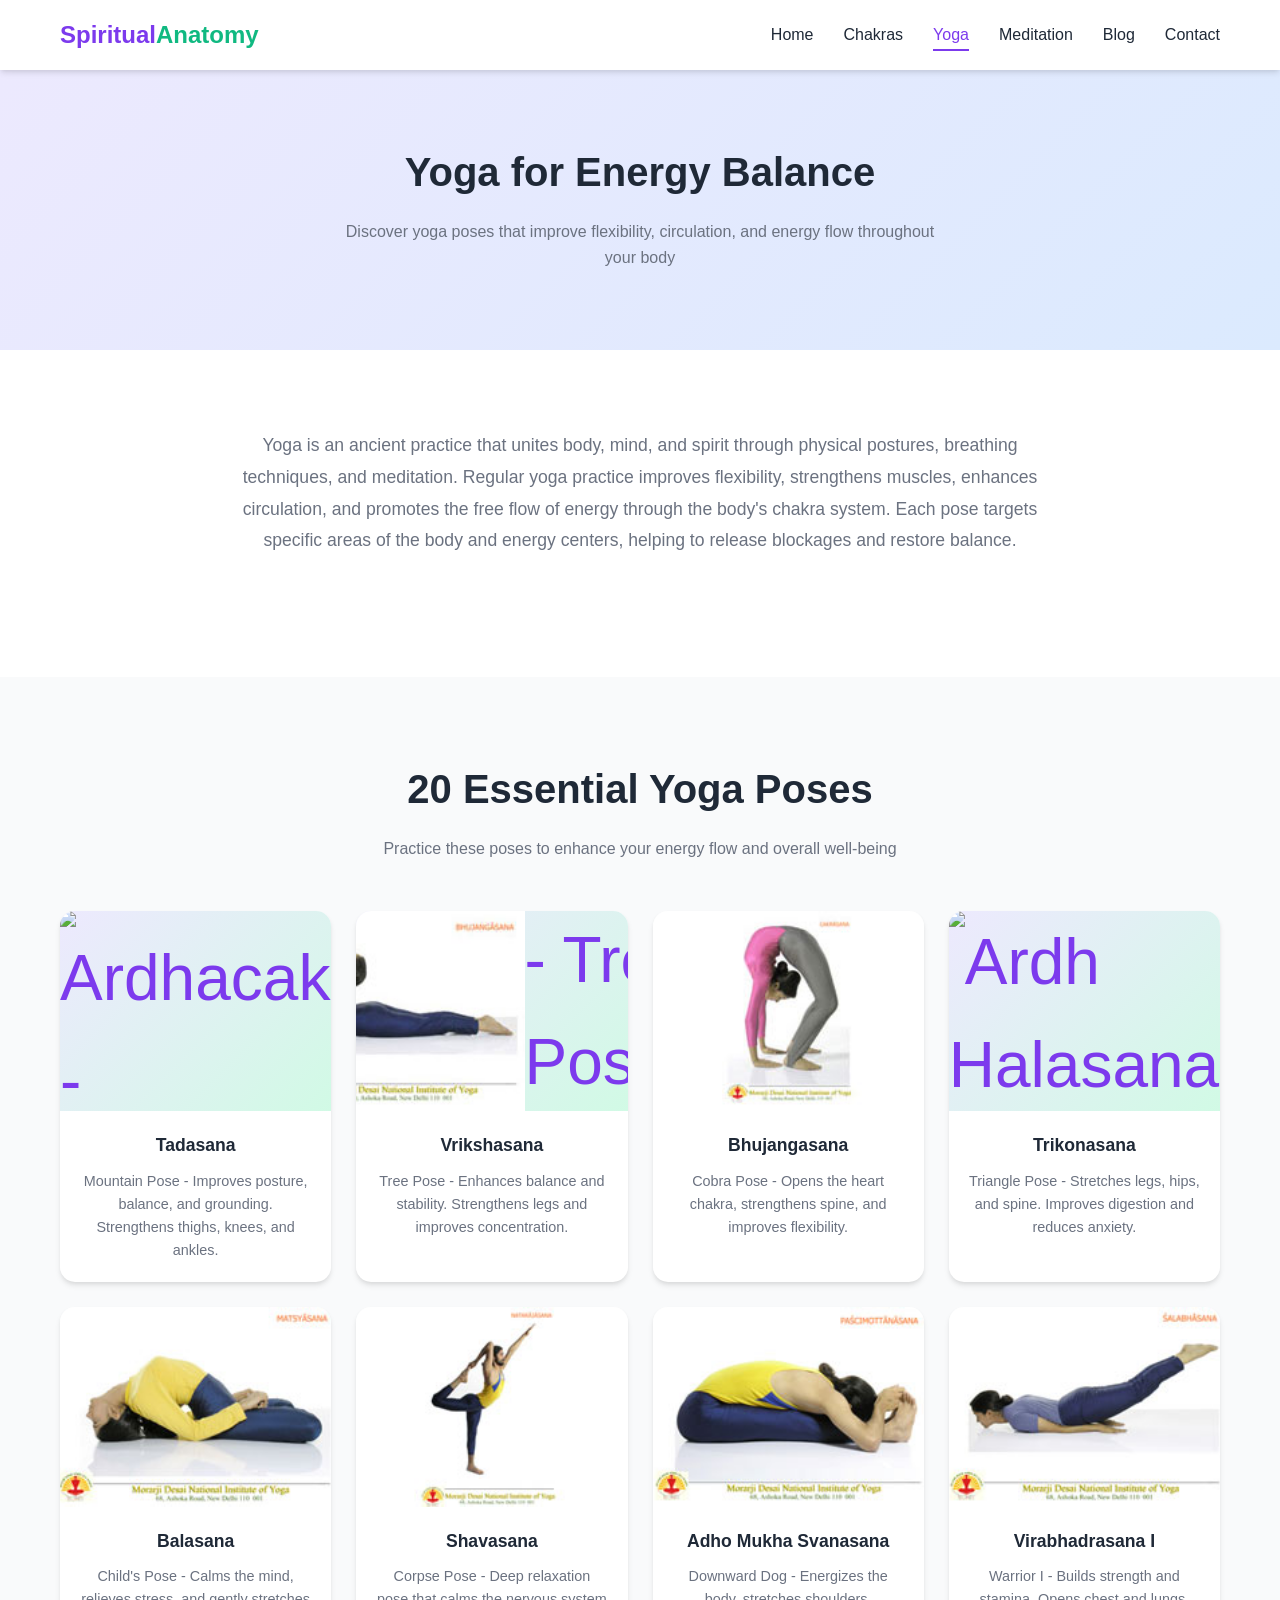
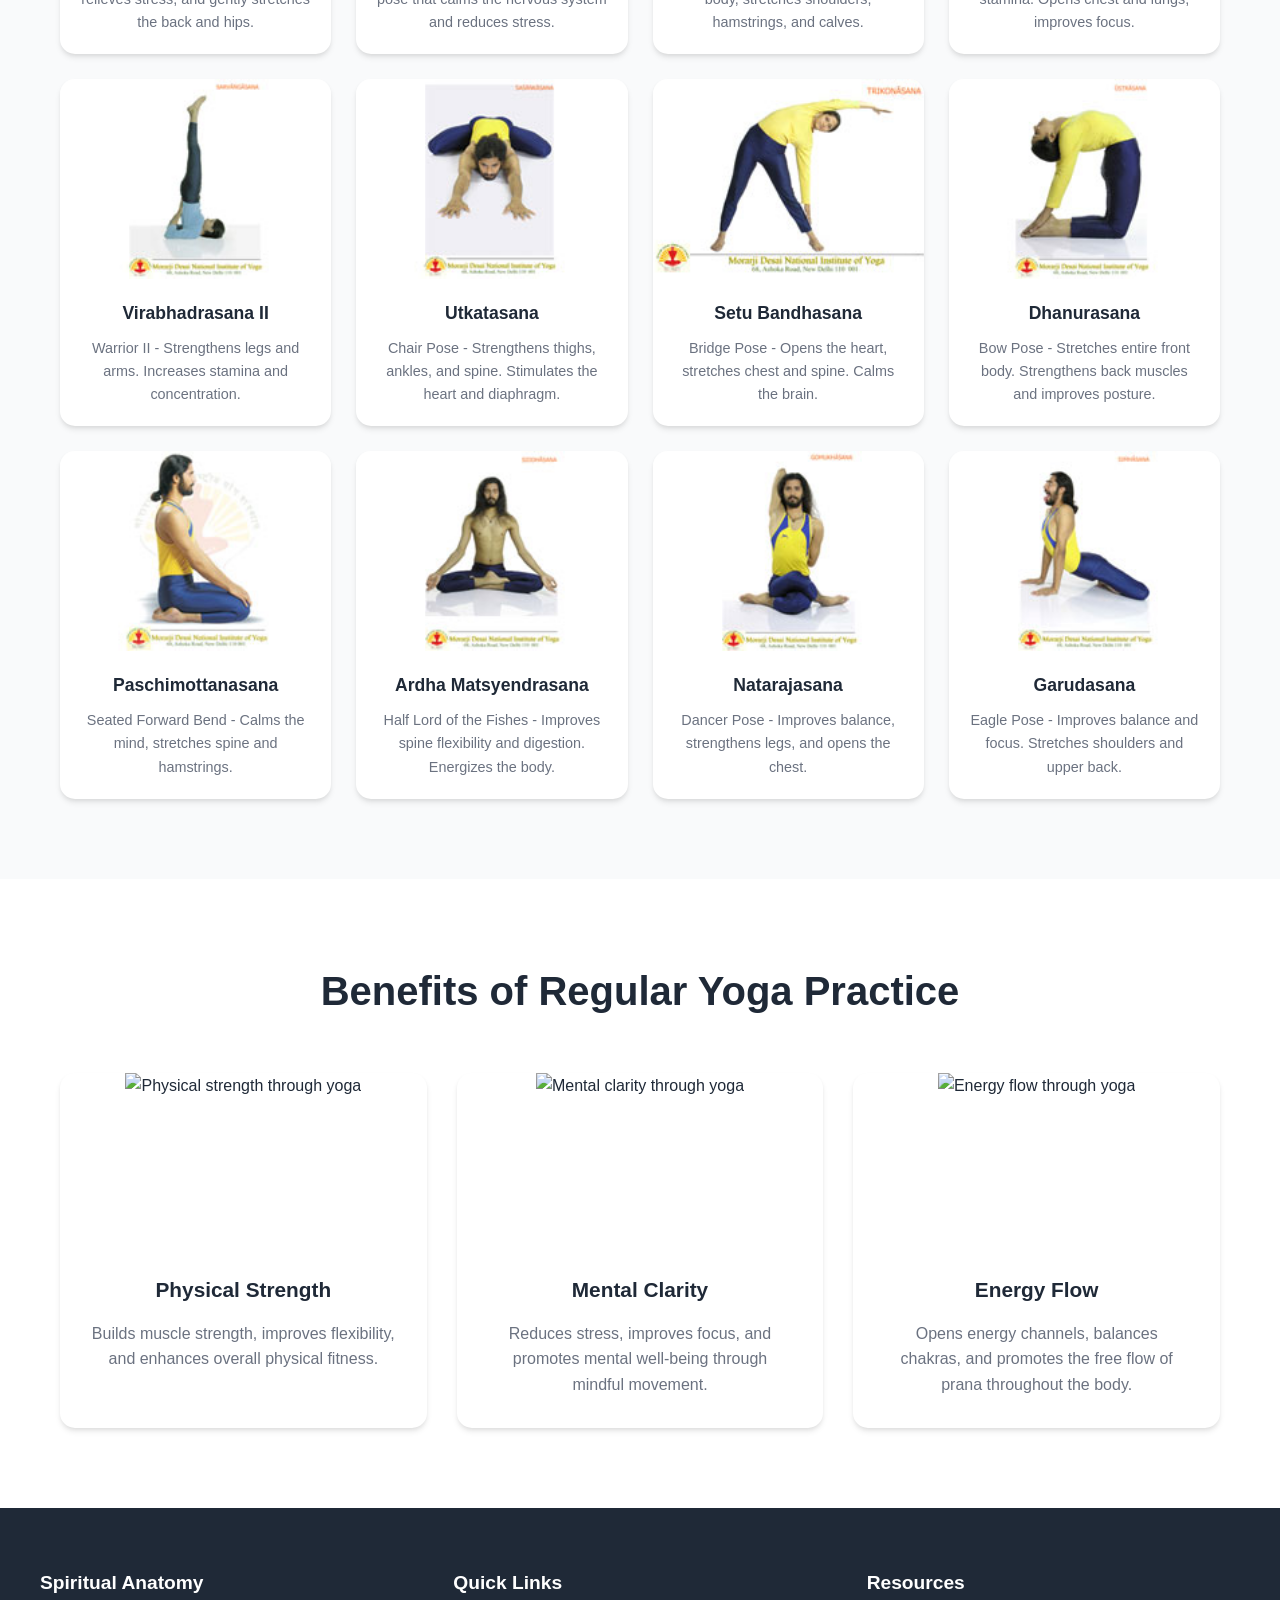
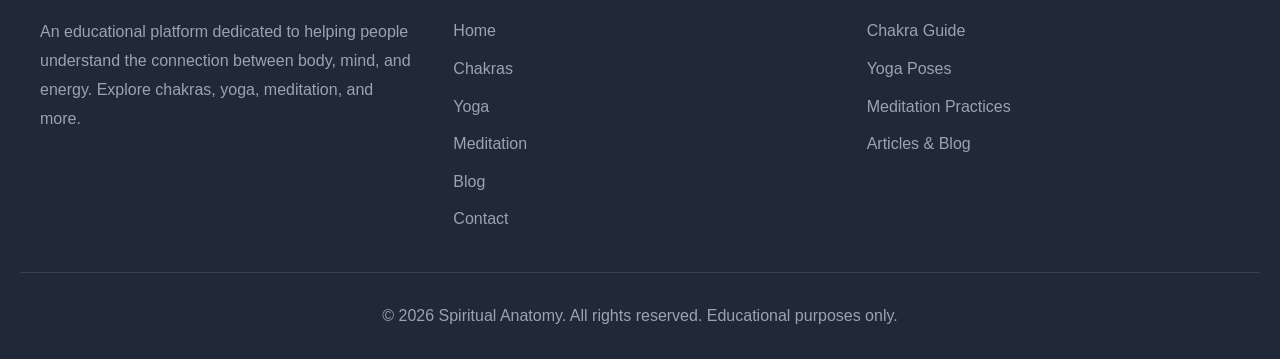
==== commit de546223: "Update yoga poses and images in yoga.html" ====
--- a/yoga.html
+++ b/yoga.html
@@ -109,7 +109,7 @@
                 <!-- Pose 6 -->
                 <div class="yoga-card">
                     <div class="yoga-image">
-                        <img src="images/yoga/images/yoga/Matyasana.jpg" alt="Shavasana - Corpse Pose">
+                        <img src="images/images/yoga/posture-7natrajasana.jpg" alt="Natrajasana - Corpse Pose">
                     </div>
                     <div class="yoga-content">
                         <h3>Shavasana</h3>
@@ -120,7 +120,7 @@
                 <!-- Pose 7 -->
                 <div class="yoga-card">
                     <div class="yoga-image">
-                        <img src="images/yoga/images/yoga/Natrajasana.jpg" alt="Adho Mukha Svanasana - Downward Dog">
+                        <img src="images/images/yoga/posture-8paschimottasana.jpg" alt="Paschimottasana - Downward Dog">
                     </div>
                     <div class="yoga-content">
                         <h3>Adho Mukha Svanasana</h3>
@@ -131,7 +131,7 @@
                 <!-- Pose 8 -->
                 <div class="yoga-card">
                     <div class="yoga-image">
-                        <img src="images/yoga/images/yoga/Paschimottasana.jpg" alt="Virabhadrasana I - Warrior I">
+                        <img src="images/images/yoga/posture-9salabhasana.jpg" alt="Salabhasana I - Warrior I">
                     </div>
                     <div class="yoga-content">
                         <h3>Virabhadrasana I</h3>
@@ -142,7 +142,7 @@
                 <!-- Pose 9 -->
                 <div class="yoga-card">
                     <div class="yoga-image">
-                        <img src="images/yoga/images/yoga/Salabhasana.jpg" alt="Virabhadrasana II - Warrior II">
+                        <img src="images/images/yoga/posture-10sarvangasana.jpg" alt="Sarvangasana II - Warrior II">
                     </div>
                     <div class="yoga-content">
                         <h3>Virabhadrasana II</h3>
@@ -153,7 +153,7 @@
                 <!-- Pose 10 -->
                 <div class="yoga-card">
                     <div class="yoga-image">
-                        <img src="images/images/yoga/posture-10Sarvangasana.jpg" alt="Utkatasana - Chair Pose">
+                        <img src="images/images/yoga/posture-11sasankasana.jpg" alt="Sasankasana - Chair Pose">
                     </div>
                     <div class="yoga-content">
                         <h3>Utkatasana</h3>
@@ -164,7 +164,7 @@
                 <!-- Pose 11 -->
                 <div class="yoga-card">
                     <div class="yoga-image">
-                        <img src="images/yoga/images/yoga/Sasankasana.jpg" alt="Setu Bandhasana - Bridge Pose">
+                        <img src="images/images/yoga/posture-13trikonasana.jpg" alt="Trikonasana - Bridge Pose">
                     </div>
                     <div class="yoga-content">
                         <h3>Setu Bandhasana</h3>
@@ -175,7 +175,7 @@
                 <!-- Pose 12 -->
                 <div class="yoga-card">
                     <div class="yoga-image">
-                        <img src="images/yoga/images/yoga/Siddhasana.jpg" alt="Dhanurasana - Bow Pose">
+                        <img src="images/images/yoga/posture-14ushtrasana.jpg" alt="Ushtrasana - Bow Pose">
                     </div>
                     <div class="yoga-content">
                         <h3>Dhanurasana</h3>
@@ -186,7 +186,7 @@
                 <!-- Pose 13 -->
                 <div class="yoga-card">
                     <div class="yoga-image">
-                        <img src="images/yoga/images/yoga/Simhasana.jpg" alt="Paschimottanasana - Seated Forward Bend">
+                        <img src="images/images/yoga/posture-15vajrasana.jpg" alt="Vajrasana - Seated Forward Bend">
                     </div>
                     <div class="yoga-content">
                         <h3>Paschimottanasana</h3>
@@ -197,7 +197,7 @@
                 <!-- Pose 14 -->
                 <div class="yoga-card">
                     <div class="yoga-image">
-                        <img src="images/yoga/images/yoga/Trikonasana.jpg" alt="Ardha Matsyendrasana - Half Lord of the Fishes">
+                        <img src="images/images/yoga/posture-16siddhasana.jpg" alt="Siddhasana - Half Lord of the Fishes">
                     </div>
                     <div class="yoga-content">
                         <h3>Ardha Matsyendrasana</h3>
@@ -208,7 +208,7 @@
                 <!-- Pose 15 -->
                 <div class="yoga-card">
                     <div class="yoga-image">
-                        <img src="images/yoga/images/yoga/Ushtrasana.jpg" alt="Natarajasana - Dancer Pose">
+                        <img src="images/images/yoga/posture-17gomukhasana.jpg" alt="Gomukhasana - Dancer Pose">
                     </div>
                     <div class="yoga-content">
                         <h3>Natarajasana</h3>
@@ -219,7 +219,7 @@
                 <!-- Pose 16 -->
                 <div class="yoga-card">
                     <div class="yoga-image">
-                        <img src="images/yoga/images/yoga/Vajrasana.jpg" alt="Garudasana - Eagle Pose">
+                        <img src="images/images/yoga/posture-18simhasana.jpg" alt="Simhasana - Eagle Pose">
                     </div>
                     <div class="yoga-content">
                         <h3>Garudasana</h3>
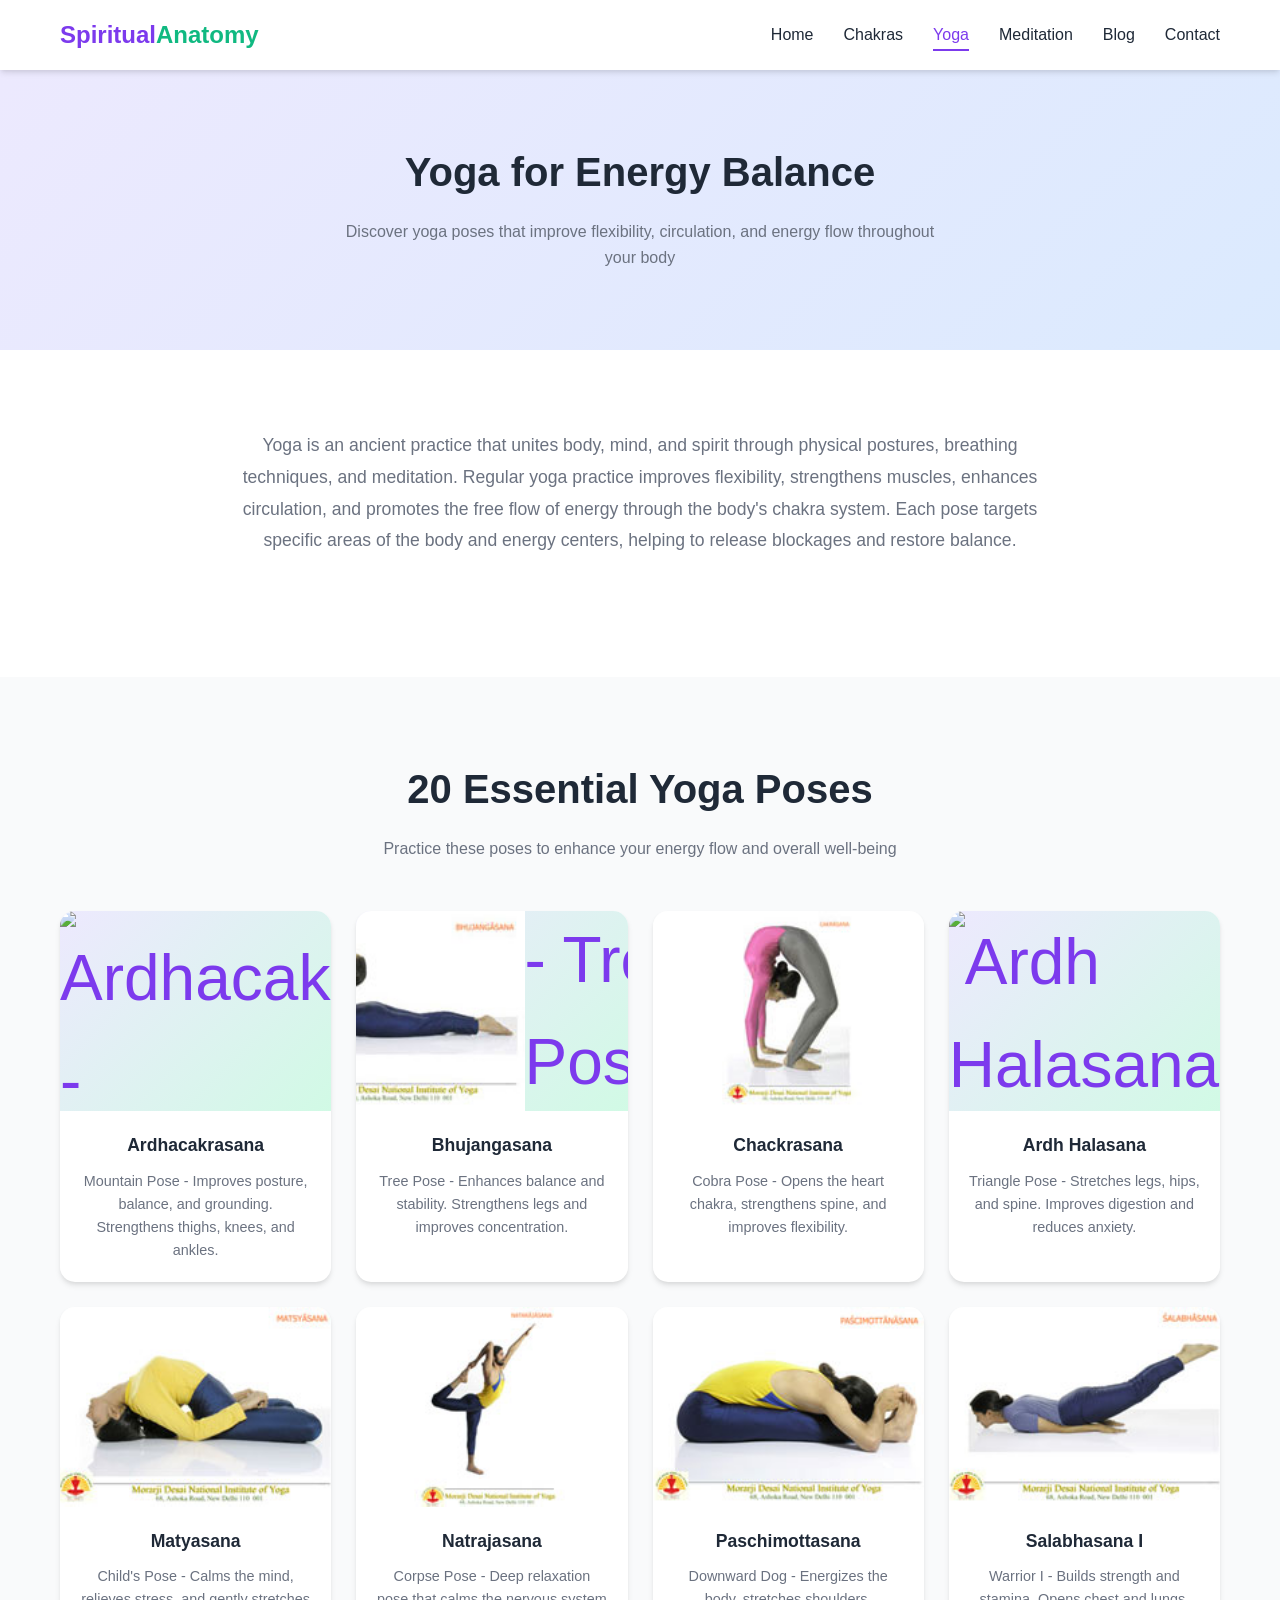
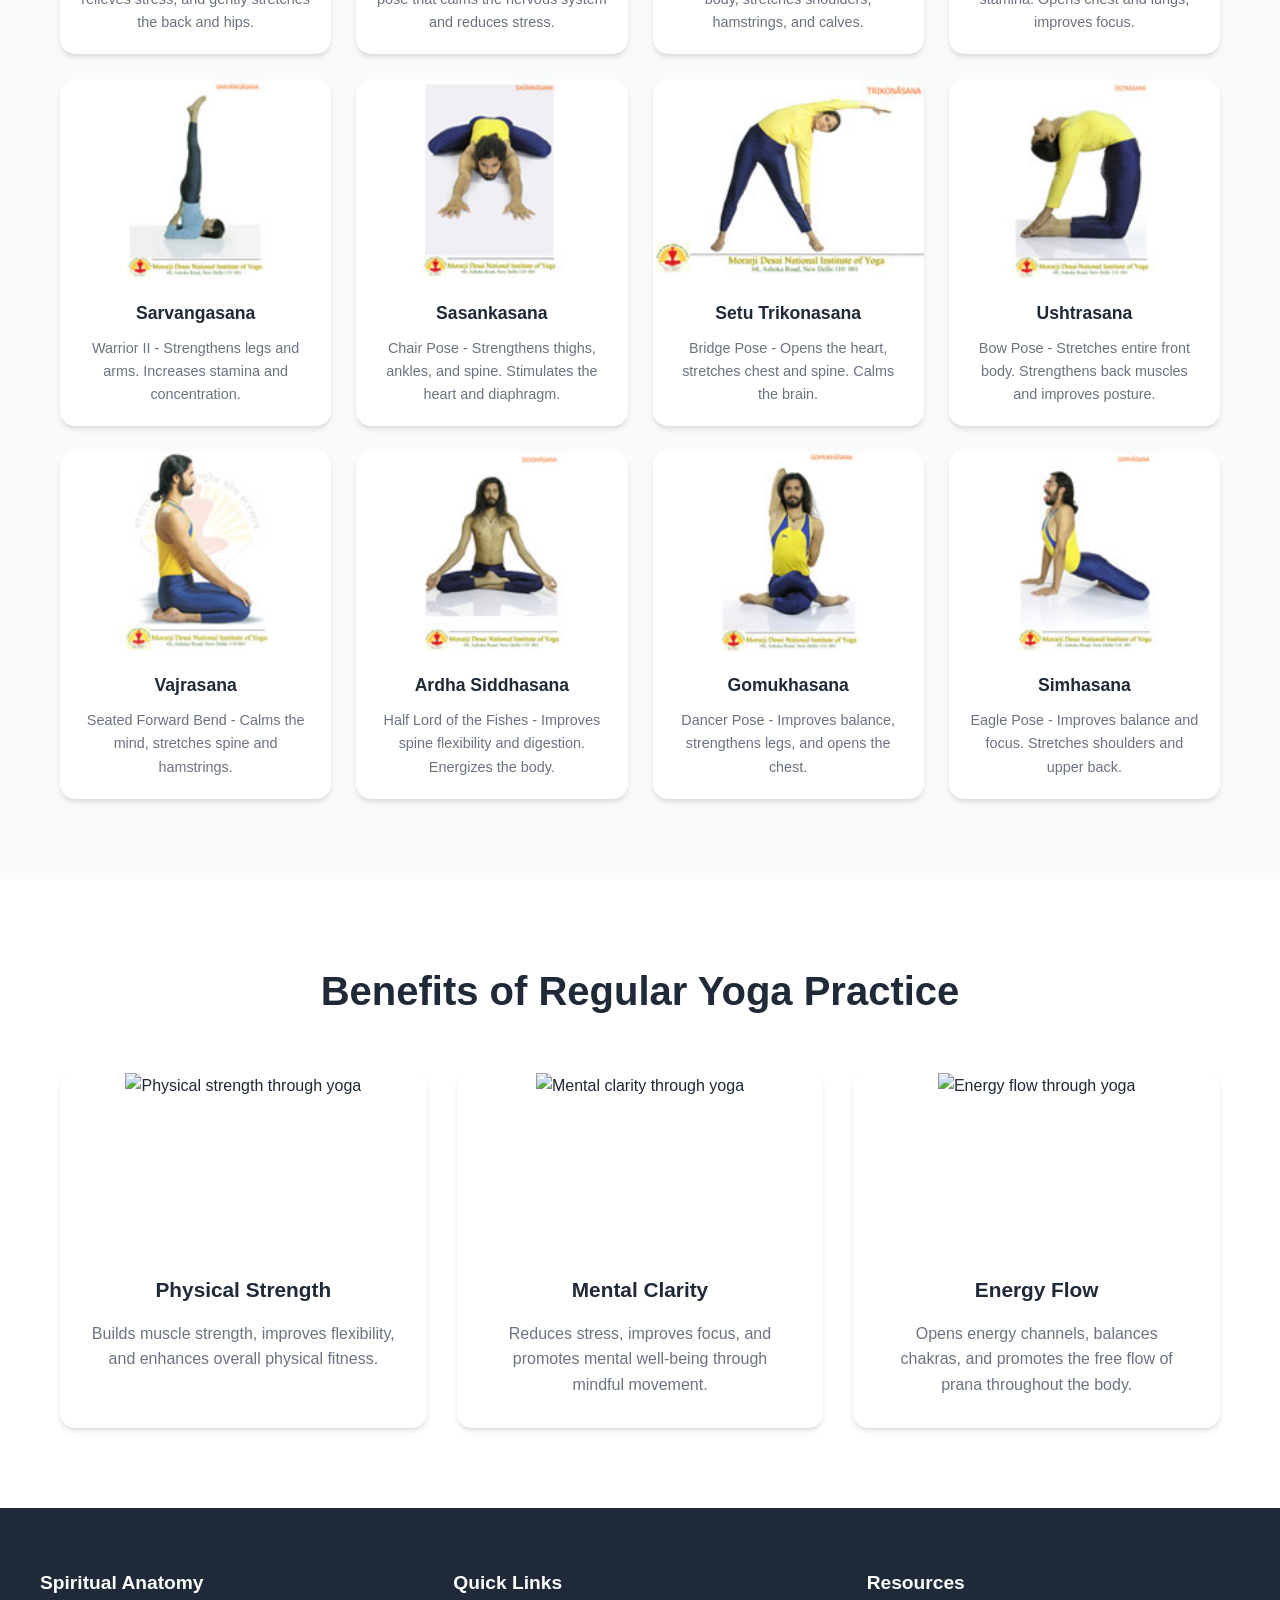
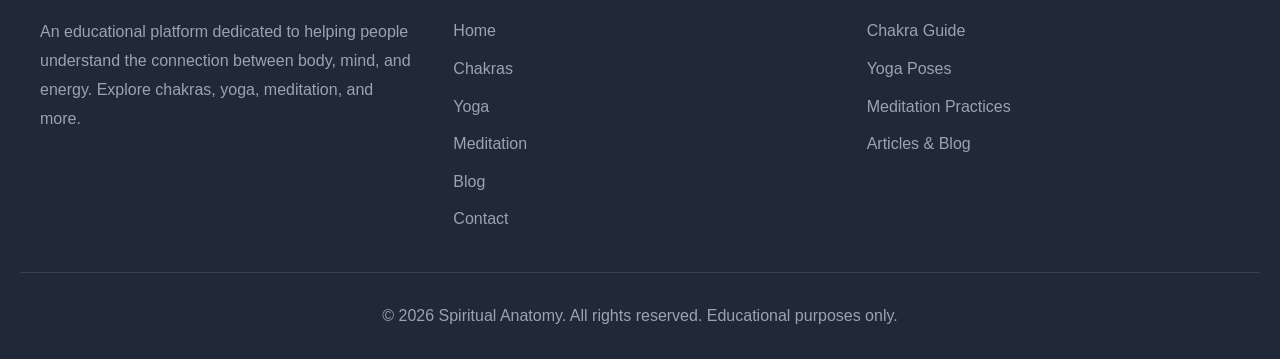
==== commit 44ce095d: "Update yoga poses names in yoga.html" ====
--- a/yoga.html
+++ b/yoga.html
@@ -57,7 +57,7 @@
                         <img src="images/images/yoga/posture-1-ardhacakrasana.jpg" alt="Ardhacakrasana - Mountain Pose">
                     </div>
                     <div class="yoga-content">
-                        <h3>Tadasana</h3>
+                        <h3>Ardhacakrasana</h3>
                         <p>Mountain Pose - Improves posture, balance, and grounding. Strengthens thighs, knees, and ankles.</p>
                     </div>
                 </div>
@@ -68,7 +68,7 @@
                         <img src="images/images/yoga/posture-2bhujangasana.jpg" alt="Bhujangasana"> - Tree Pose">
                     </div>
                     <div class="yoga-content">
-                        <h3>Vrikshasana</h3>
+                        <h3>Bhujangasana</h3>
                         <p>Tree Pose - Enhances balance and stability. Strengthens legs and improves concentration.</p>
                     </div>
                 </div>
@@ -79,7 +79,7 @@
                         <img src="images/images/yoga/posture-3chackrasana.jpg" alt="Chackrasana - Cobra Pose">
                     </div>
                     <div class="yoga-content">
-                        <h3>Bhujangasana</h3>
+                        <h3>Chackrasana</h3>
                         <p>Cobra Pose - Opens the heart chakra, strengthens spine, and improves flexibility.</p>
                     </div>
                 </div>
@@ -90,7 +90,7 @@
                         <img src="images/images/yoga/posture-5ardhhalasana&halasana.jpg" alt="Ardh Halasana - Triangle Pose">
                     </div>
                     <div class="yoga-content">
-                        <h3>Trikonasana</h3>
+                        <h3>Ardh Halasana</h3>
                         <p>Triangle Pose - Stretches legs, hips, and spine. Improves digestion and reduces anxiety.</p>
                     </div>
                 </div>
@@ -101,7 +101,7 @@
                         <img src="images/images/yoga/posture-6matyasana.jpg" alt="Matyasana - Child's Pose">
                     </div>
                     <div class="yoga-content">
-                        <h3>Balasana</h3>
+                        <h3>Matyasana</h3>
                         <p>Child's Pose - Calms the mind, relieves stress, and gently stretches the back and hips.</p>
                     </div>
                 </div>
@@ -112,7 +112,7 @@
                         <img src="images/images/yoga/posture-7natrajasana.jpg" alt="Natrajasana - Corpse Pose">
                     </div>
                     <div class="yoga-content">
-                        <h3>Shavasana</h3>
+                        <h3>Natrajasana</h3>
                         <p>Corpse Pose - Deep relaxation pose that calms the nervous system and reduces stress.</p>
                     </div>
                 </div>
@@ -123,7 +123,7 @@
                         <img src="images/images/yoga/posture-8paschimottasana.jpg" alt="Paschimottasana - Downward Dog">
                     </div>
                     <div class="yoga-content">
-                        <h3>Adho Mukha Svanasana</h3>
+                        <h3>Paschimottasana</h3>
                         <p>Downward Dog - Energizes the body, stretches shoulders, hamstrings, and calves.</p>
                     </div>
                 </div>
@@ -134,7 +134,7 @@
                         <img src="images/images/yoga/posture-9salabhasana.jpg" alt="Salabhasana I - Warrior I">
                     </div>
                     <div class="yoga-content">
-                        <h3>Virabhadrasana I</h3>
+                        <h3>Salabhasana I</h3>
                         <p>Warrior I - Builds strength and stamina. Opens chest and lungs, improves focus.</p>
                     </div>
                 </div>
@@ -145,7 +145,7 @@
                         <img src="images/images/yoga/posture-10sarvangasana.jpg" alt="Sarvangasana II - Warrior II">
                     </div>
                     <div class="yoga-content">
-                        <h3>Virabhadrasana II</h3>
+                        <h3>Sarvangasana</h3>
                         <p>Warrior II - Strengthens legs and arms. Increases stamina and concentration.</p>
                     </div>
                 </div>
@@ -156,7 +156,7 @@
                         <img src="images/images/yoga/posture-11sasankasana.jpg" alt="Sasankasana - Chair Pose">
                     </div>
                     <div class="yoga-content">
-                        <h3>Utkatasana</h3>
+                        <h3>Sasankasana</h3>
                         <p>Chair Pose - Strengthens thighs, ankles, and spine. Stimulates the heart and diaphragm.</p>
                     </div>
                 </div>
@@ -167,7 +167,7 @@
                         <img src="images/images/yoga/posture-13trikonasana.jpg" alt="Trikonasana - Bridge Pose">
                     </div>
                     <div class="yoga-content">
-                        <h3>Setu Bandhasana</h3>
+                        <h3>Setu Trikonasana</h3>
                         <p>Bridge Pose - Opens the heart, stretches chest and spine. Calms the brain.</p>
                     </div>
                 </div>
@@ -178,7 +178,7 @@
                         <img src="images/images/yoga/posture-14ushtrasana.jpg" alt="Ushtrasana - Bow Pose">
                     </div>
                     <div class="yoga-content">
-                        <h3>Dhanurasana</h3>
+                        <h3>Ushtrasana</h3>
                         <p>Bow Pose - Stretches entire front body. Strengthens back muscles and improves posture.</p>
                     </div>
                 </div>
@@ -189,7 +189,7 @@
                         <img src="images/images/yoga/posture-15vajrasana.jpg" alt="Vajrasana - Seated Forward Bend">
                     </div>
                     <div class="yoga-content">
-                        <h3>Paschimottanasana</h3>
+                        <h3>Vajrasana</h3>
                         <p>Seated Forward Bend - Calms the mind, stretches spine and hamstrings.</p>
                     </div>
                 </div>
@@ -200,7 +200,7 @@
                         <img src="images/images/yoga/posture-16siddhasana.jpg" alt="Siddhasana - Half Lord of the Fishes">
                     </div>
                     <div class="yoga-content">
-                        <h3>Ardha Matsyendrasana</h3>
+                        <h3>Ardha Siddhasana</h3>
                         <p>Half Lord of the Fishes - Improves spine flexibility and digestion. Energizes the body.</p>
                     </div>
                 </div>
@@ -211,7 +211,7 @@
                         <img src="images/images/yoga/posture-17gomukhasana.jpg" alt="Gomukhasana - Dancer Pose">
                     </div>
                     <div class="yoga-content">
-                        <h3>Natarajasana</h3>
+                        <h3>Gomukhasana</h3>
                         <p>Dancer Pose - Improves balance, strengthens legs, and opens the chest.</p>
                     </div>
                 </div>
@@ -222,7 +222,7 @@
                         <img src="images/images/yoga/posture-18simhasana.jpg" alt="Simhasana - Eagle Pose">
                     </div>
                     <div class="yoga-content">
-                        <h3>Garudasana</h3>
+                        <h3>Simhasana</h3>
                         <p>Eagle Pose - Improves balance and focus. Stretches shoulders and upper back.</p>
                     </div>
                 </div>
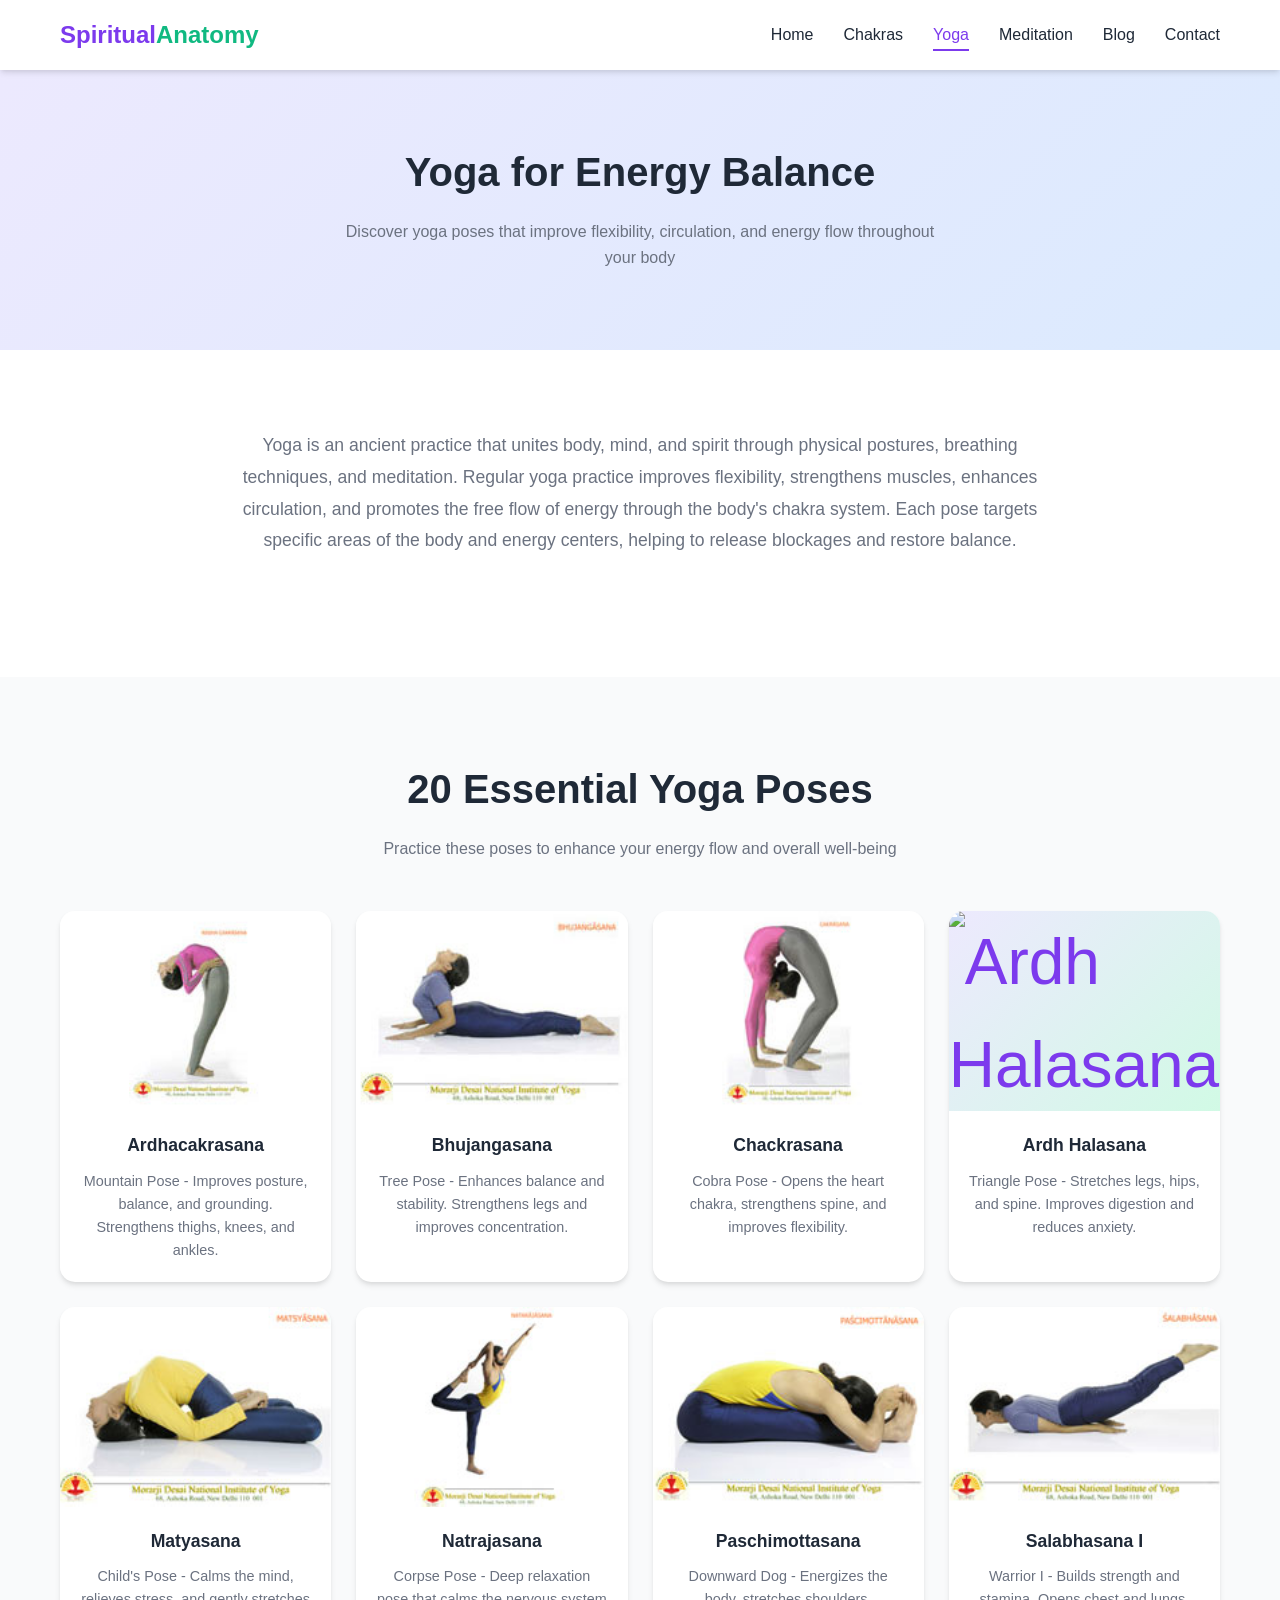
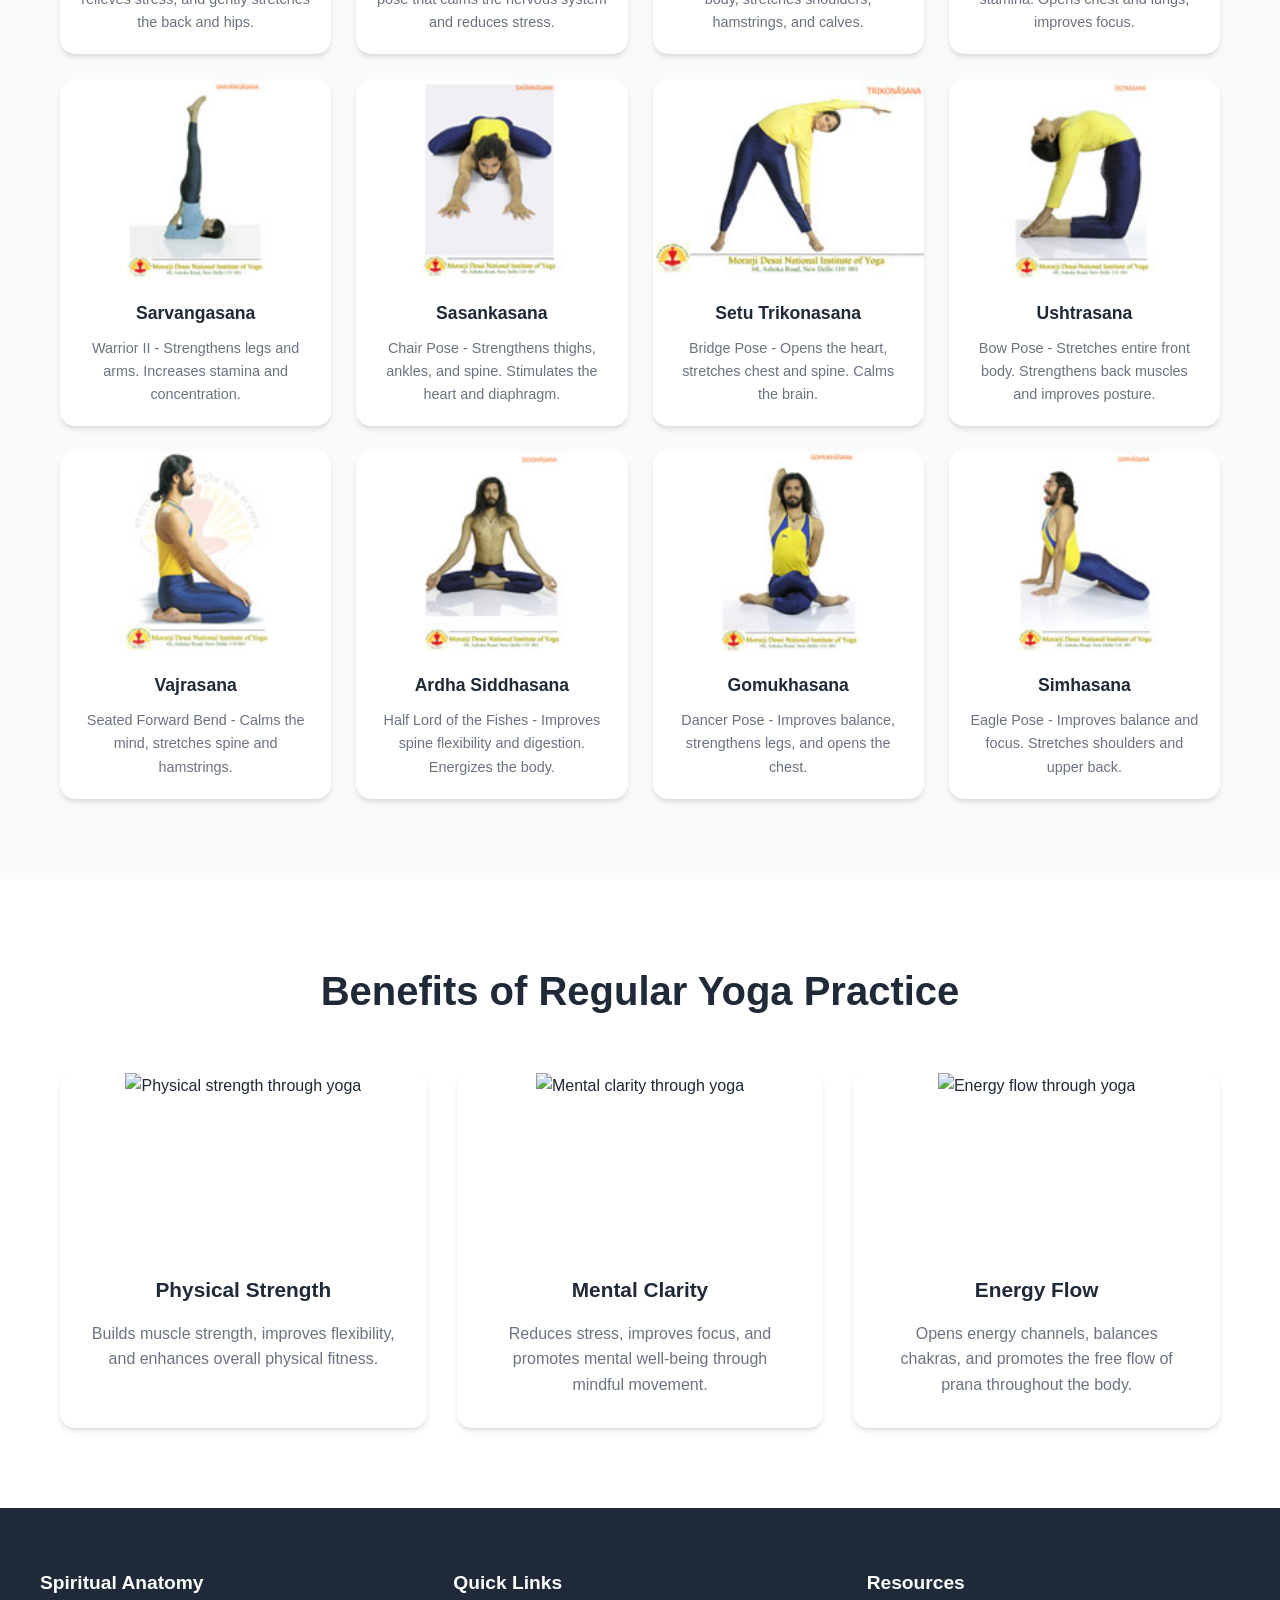
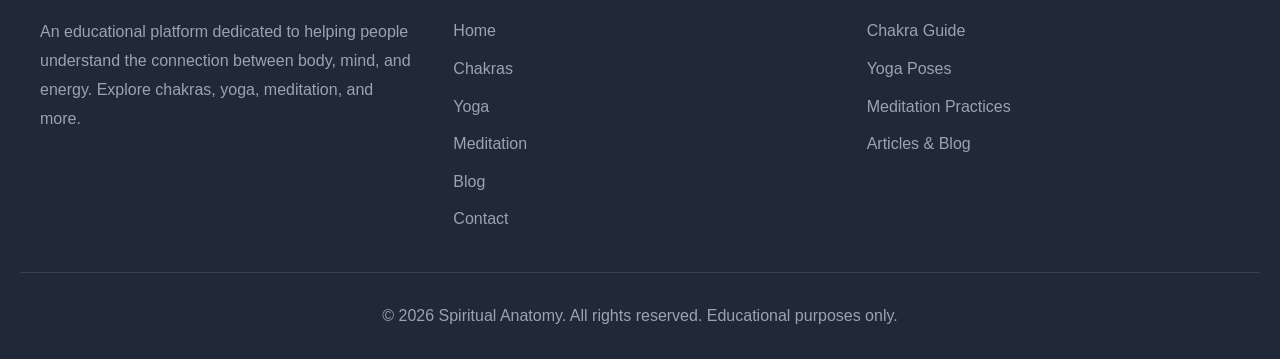
==== commit ed760d64: "Fix image source paths and alt text for poses" ====
--- a/yoga.html
+++ b/yoga.html
@@ -54,7 +54,7 @@
                 <!-- Pose 1 -->
                 <div class="yoga-card">
                     <div class="yoga-image">
-                        <img src="images/images/yoga/posture-1-ardhacakrasana.jpg" alt="Ardhacakrasana - Mountain Pose">
+                        <img src="images/images/yoga/posture-1ardhacakrasana.jpg" alt="Ardhacakrasana - Mountain Pose">
                     </div>
                     <div class="yoga-content">
                         <h3>Ardhacakrasana</h3>
@@ -65,7 +65,7 @@
                 <!-- Pose 2 -->
                 <div class="yoga-card">
                     <div class="yoga-image">
-                        <img src="images/images/yoga/posture-2bhujangasana.jpg" alt="Bhujangasana"> - Tree Pose">
+                        <img src="images/images/yoga/posture-2bhujangasana.jpg" alt="Bhujangasana" - Tree Pose">
                     </div>
                     <div class="yoga-content">
                         <h3>Bhujangasana</h3>
@@ -76,7 +76,7 @@
                 <!-- Pose 3 -->
                 <div class="yoga-card">
                     <div class="yoga-image">
-                        <img src="images/images/yoga/posture-3chackrasana.jpg" alt="Chackrasana - Cobra Pose">
+                        <img src="images/images/yoga/posture-3chackrasana.jpg" alt="Chackrasana" - Cobra Pose">
                     </div>
                     <div class="yoga-content">
                         <h3>Chackrasana</h3>
@@ -87,7 +87,7 @@
                 <!-- Pose 4 -->
                 <div class="yoga-card">
                     <div class="yoga-image">
-                        <img src="images/images/yoga/posture-5ardhhalasana&halasana.jpg" alt="Ardh Halasana - Triangle Pose">
+                        <img src="images/images/yoga/posture-5ardhhalasana&halasana.jpg" alt="Ardh Halasana" - Triangle Pose">
                     </div>
                     <div class="yoga-content">
                         <h3>Ardh Halasana</h3>
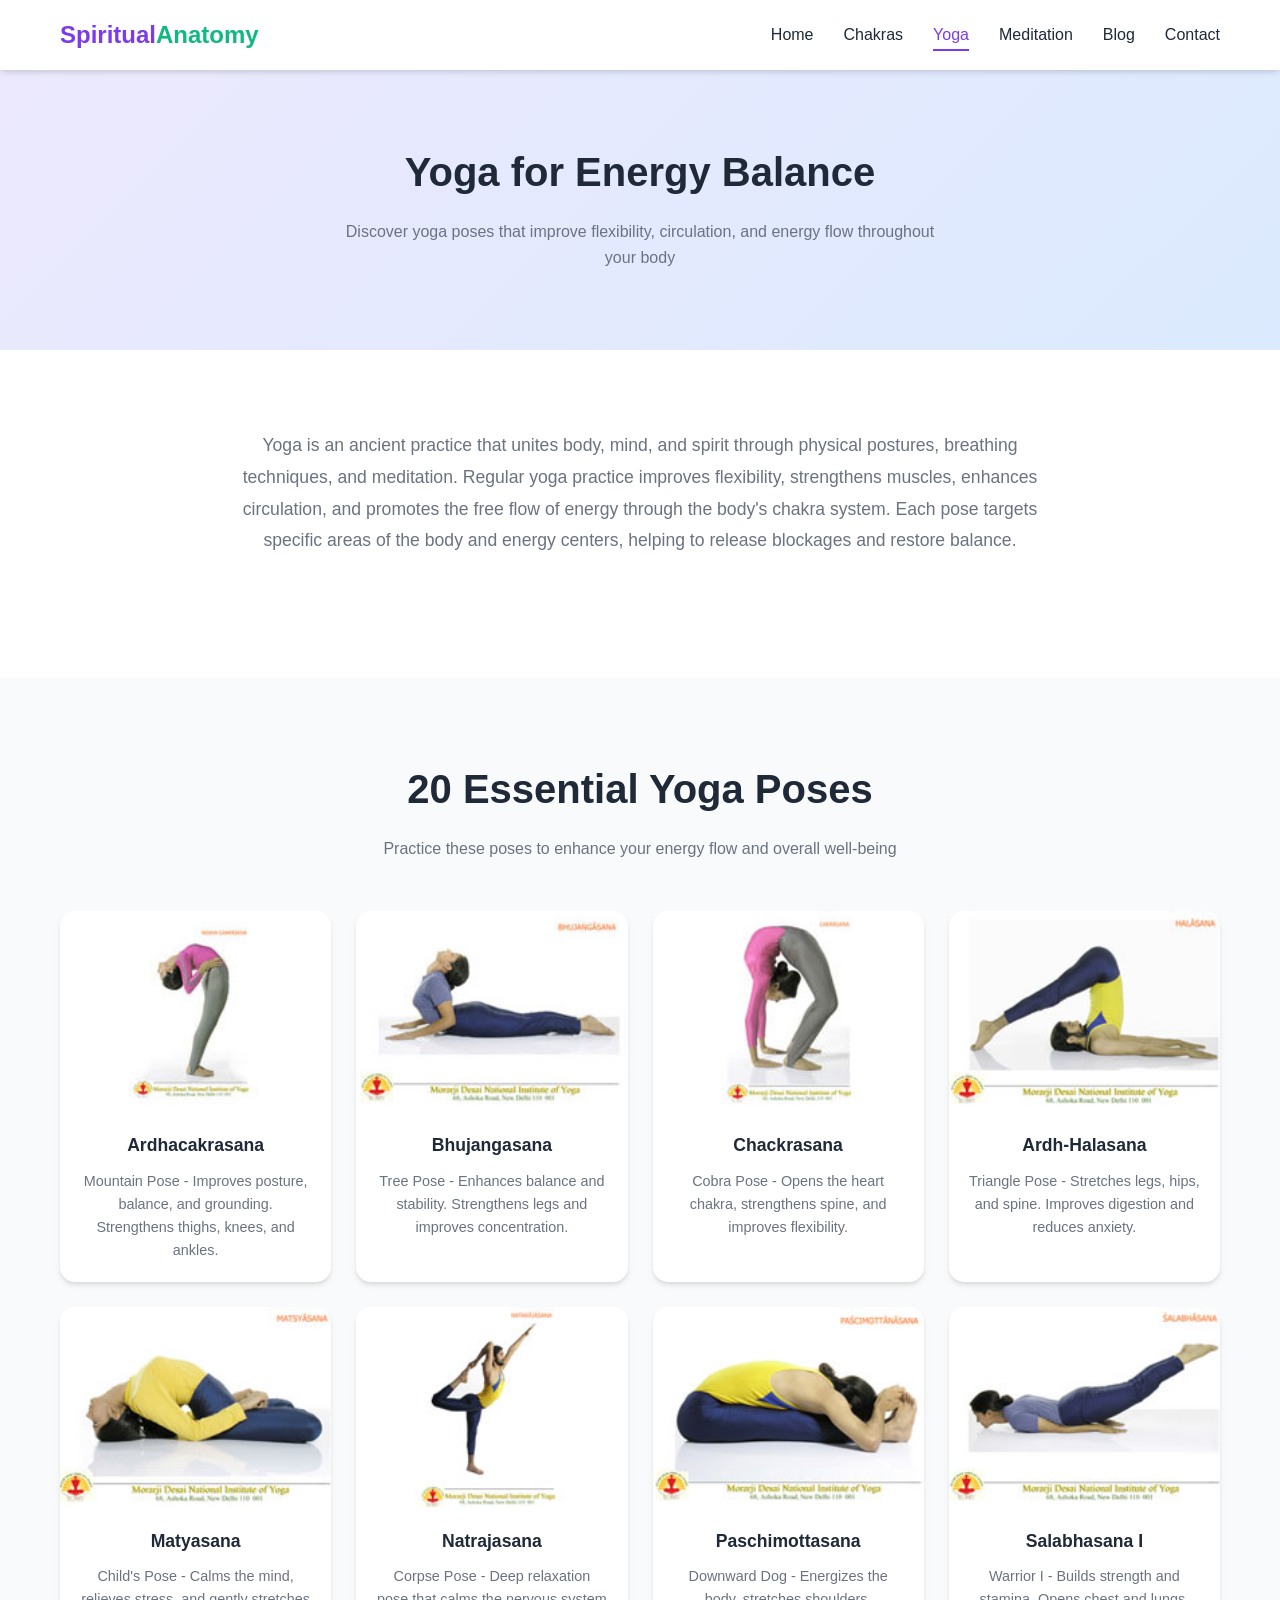
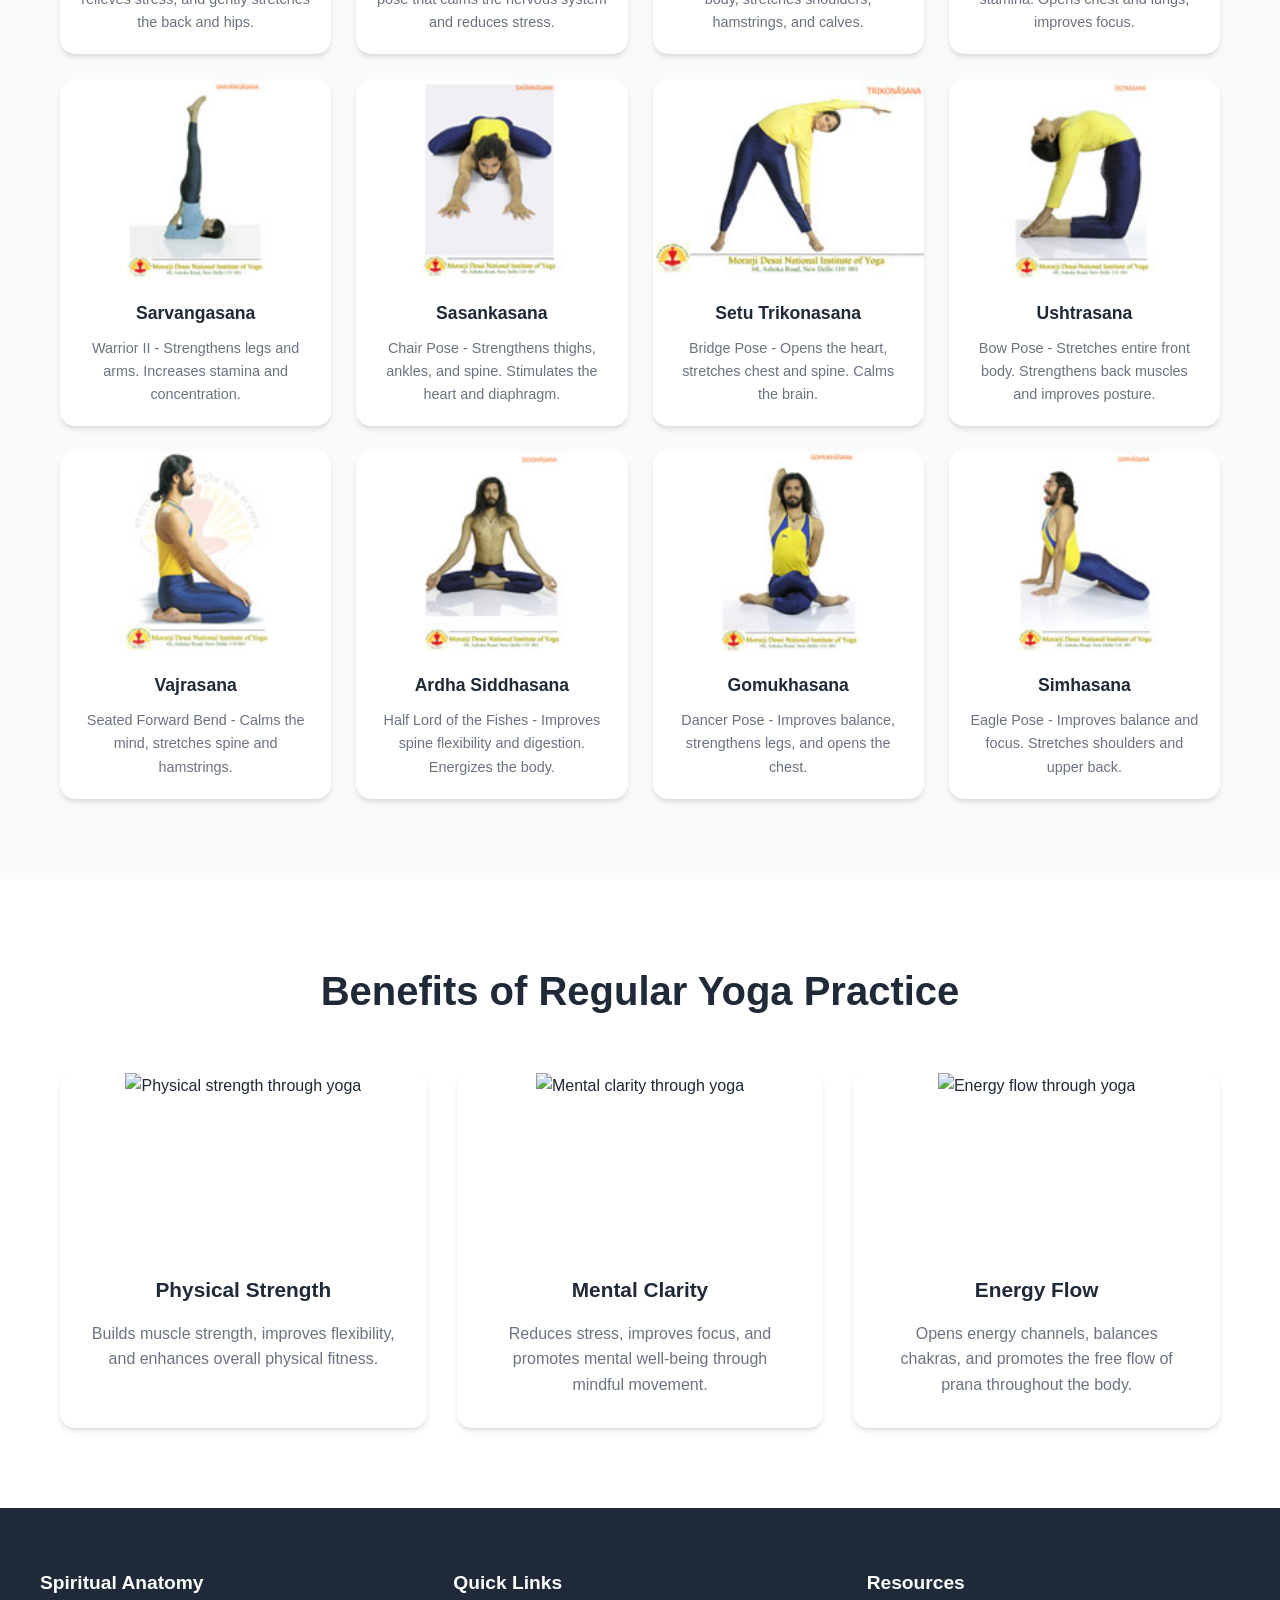
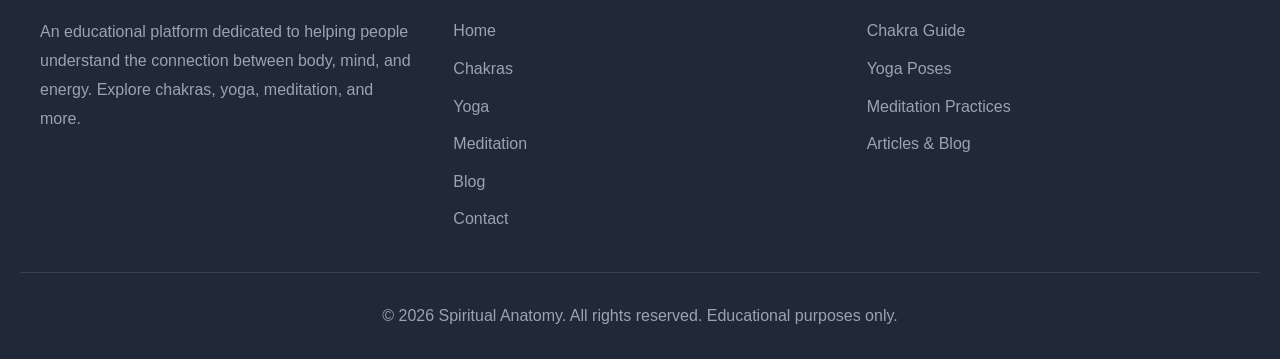
==== commit a8824ef3: "Fix image source and update pose name for Ardh-Halasana" ====
--- a/yoga.html
+++ b/yoga.html
@@ -87,10 +87,10 @@
                 <!-- Pose 4 -->
                 <div class="yoga-card">
                     <div class="yoga-image">
-                        <img src="images/images/yoga/posture-5ardhhalasana&halasana.jpg" alt="Ardh Halasana" - Triangle Pose">
-                    </div>
-                    <div class="yoga-content">
-                        <h3>Ardh Halasana</h3>
+                        <img src="images/images/yoga/posture-5-ardh-halasana.jpg" alt="Ardh-Halasana" - Triangle Pose">
+                    </div>
+                    <div class="yoga-content">
+                        <h3>Ardh-Halasana</h3>
                         <p>Triangle Pose - Stretches legs, hips, and spine. Improves digestion and reduces anxiety.</p>
                     </div>
                 </div>
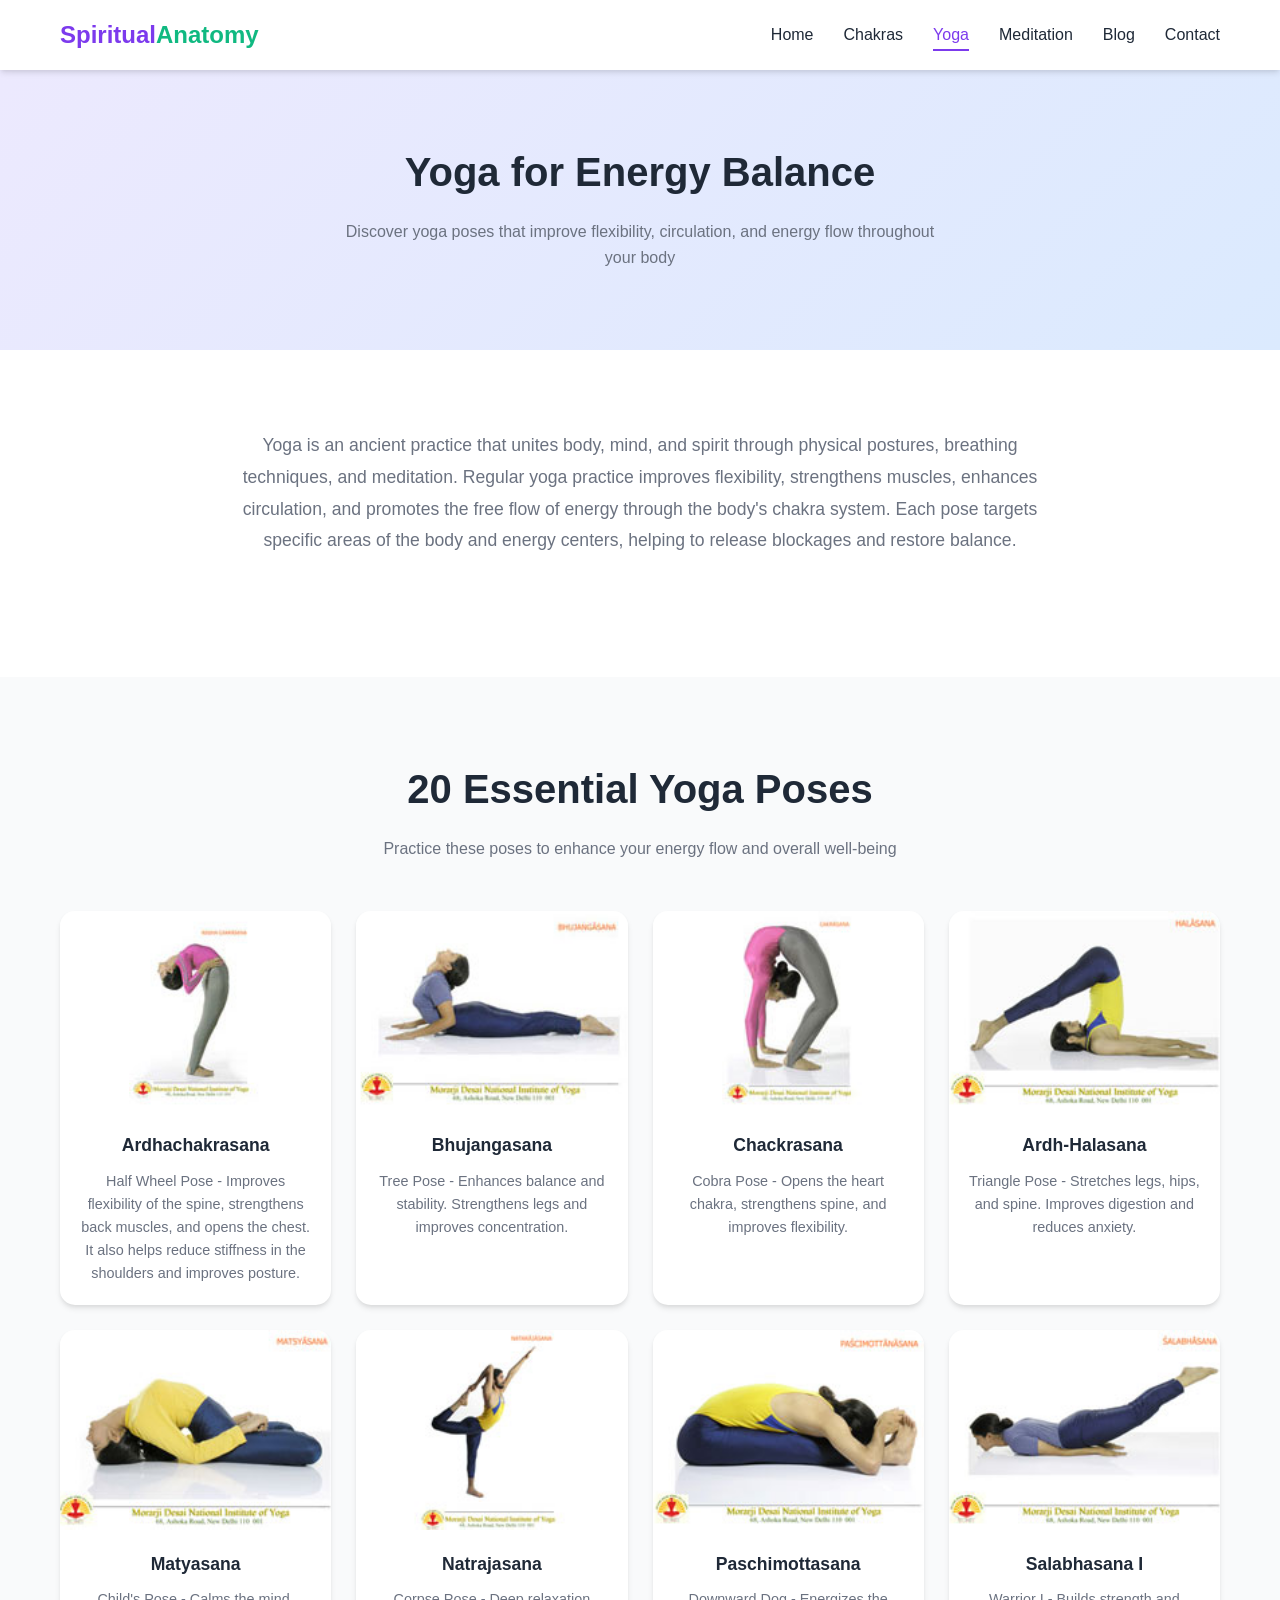
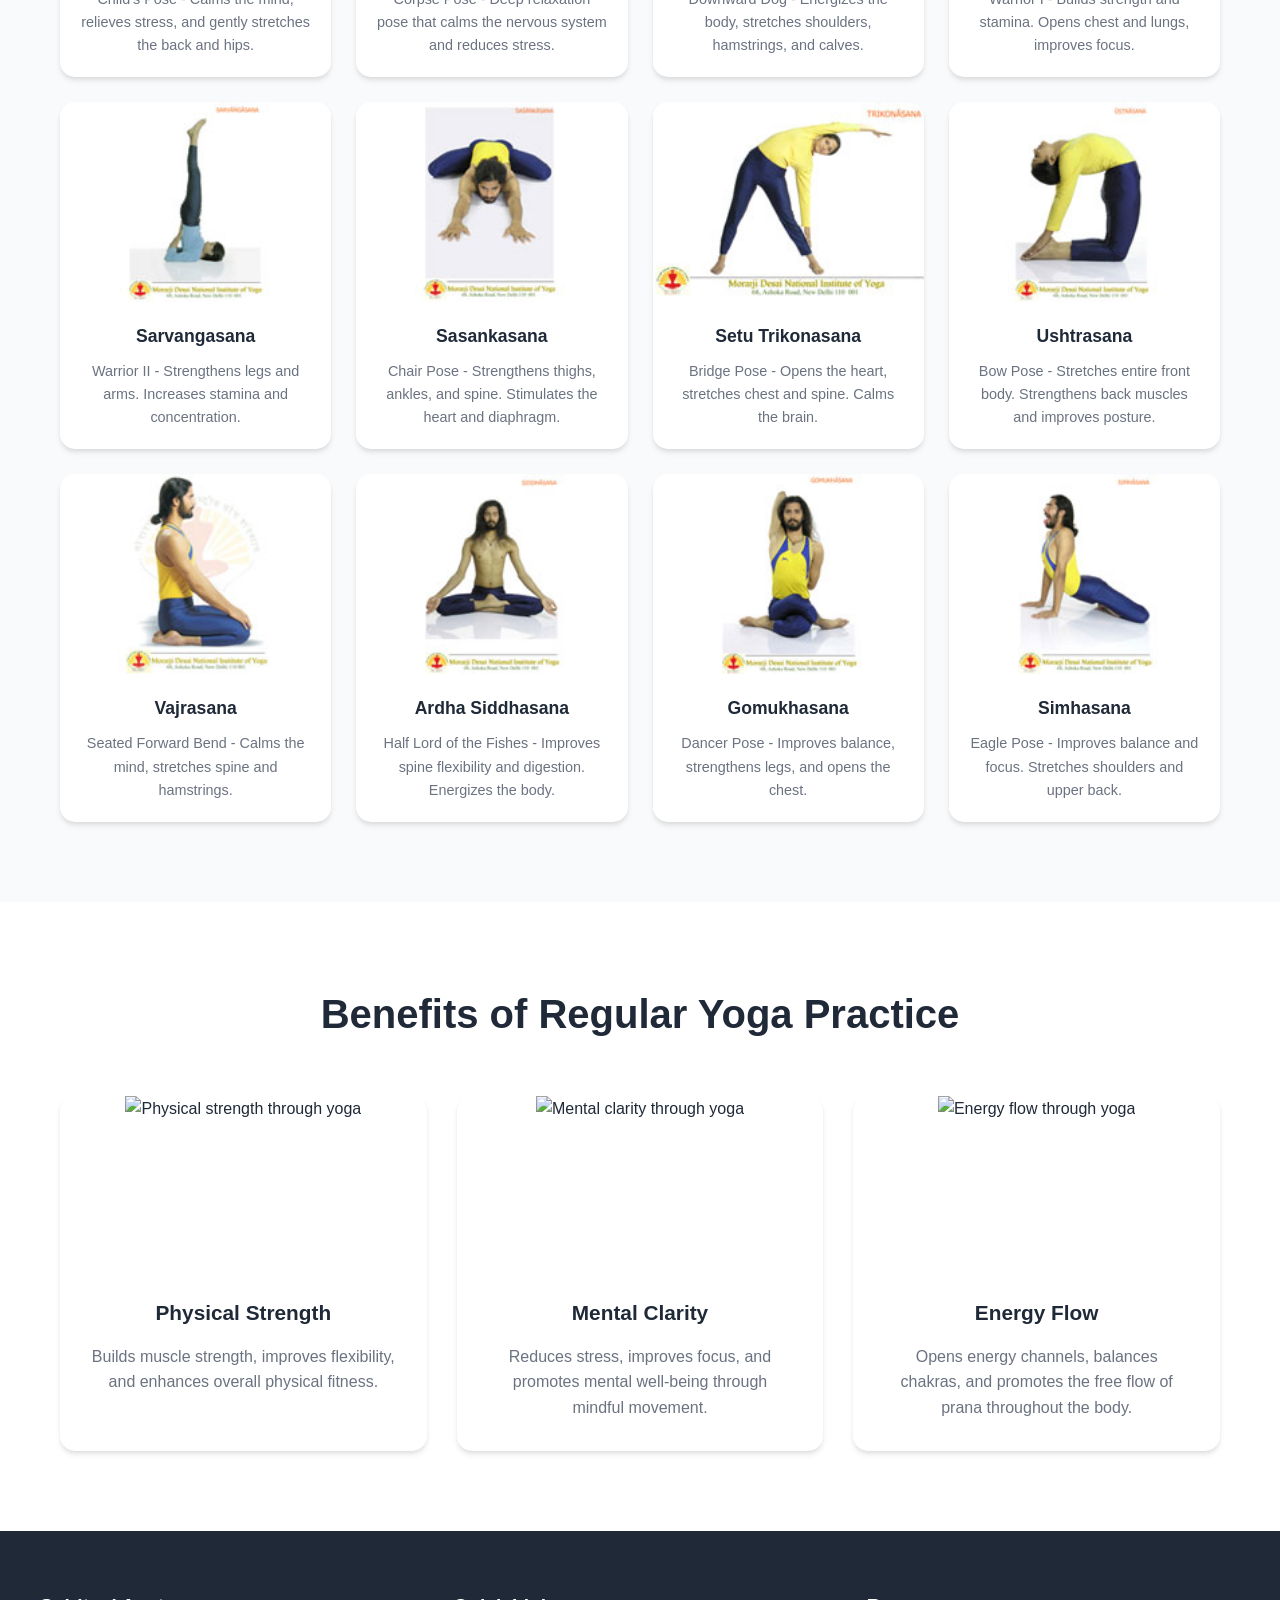
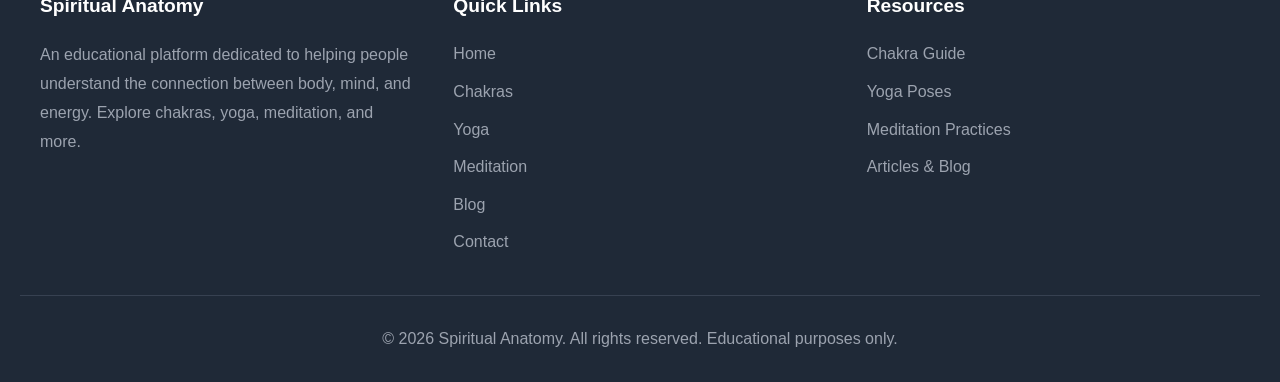
==== commit b26d9ff1: "Correct pose name and details for Ardhacakrasana Updated the pose name and description for Ardhacakr" ====
--- a/yoga.html
+++ b/yoga.html
@@ -54,11 +54,11 @@
                 <!-- Pose 1 -->
                 <div class="yoga-card">
                     <div class="yoga-image">
-                        <img src="images/images/yoga/posture-1ardhacakrasana.jpg" alt="Ardhacakrasana - Mountain Pose">
-                    </div>
-                    <div class="yoga-content">
-                        <h3>Ardhacakrasana</h3>
-                        <p>Mountain Pose - Improves posture, balance, and grounding. Strengthens thighs, knees, and ankles.</p>
+                        <img src="images/images/yoga/posture-1ardhacakrasana.jpg" alt="Ardhacakrasana" - Half Wheel Pose">
+                    </div>
+                    <div class="yoga-content">
+                        <h3>Ardhachakrasana</h3>
+                        <p>Half Wheel Pose - Improves flexibility of the spine, strengthens back muscles, and opens the chest. It also helps reduce stiffness in the shoulders and improves posture.</p>
                     </div>
                 </div>
 
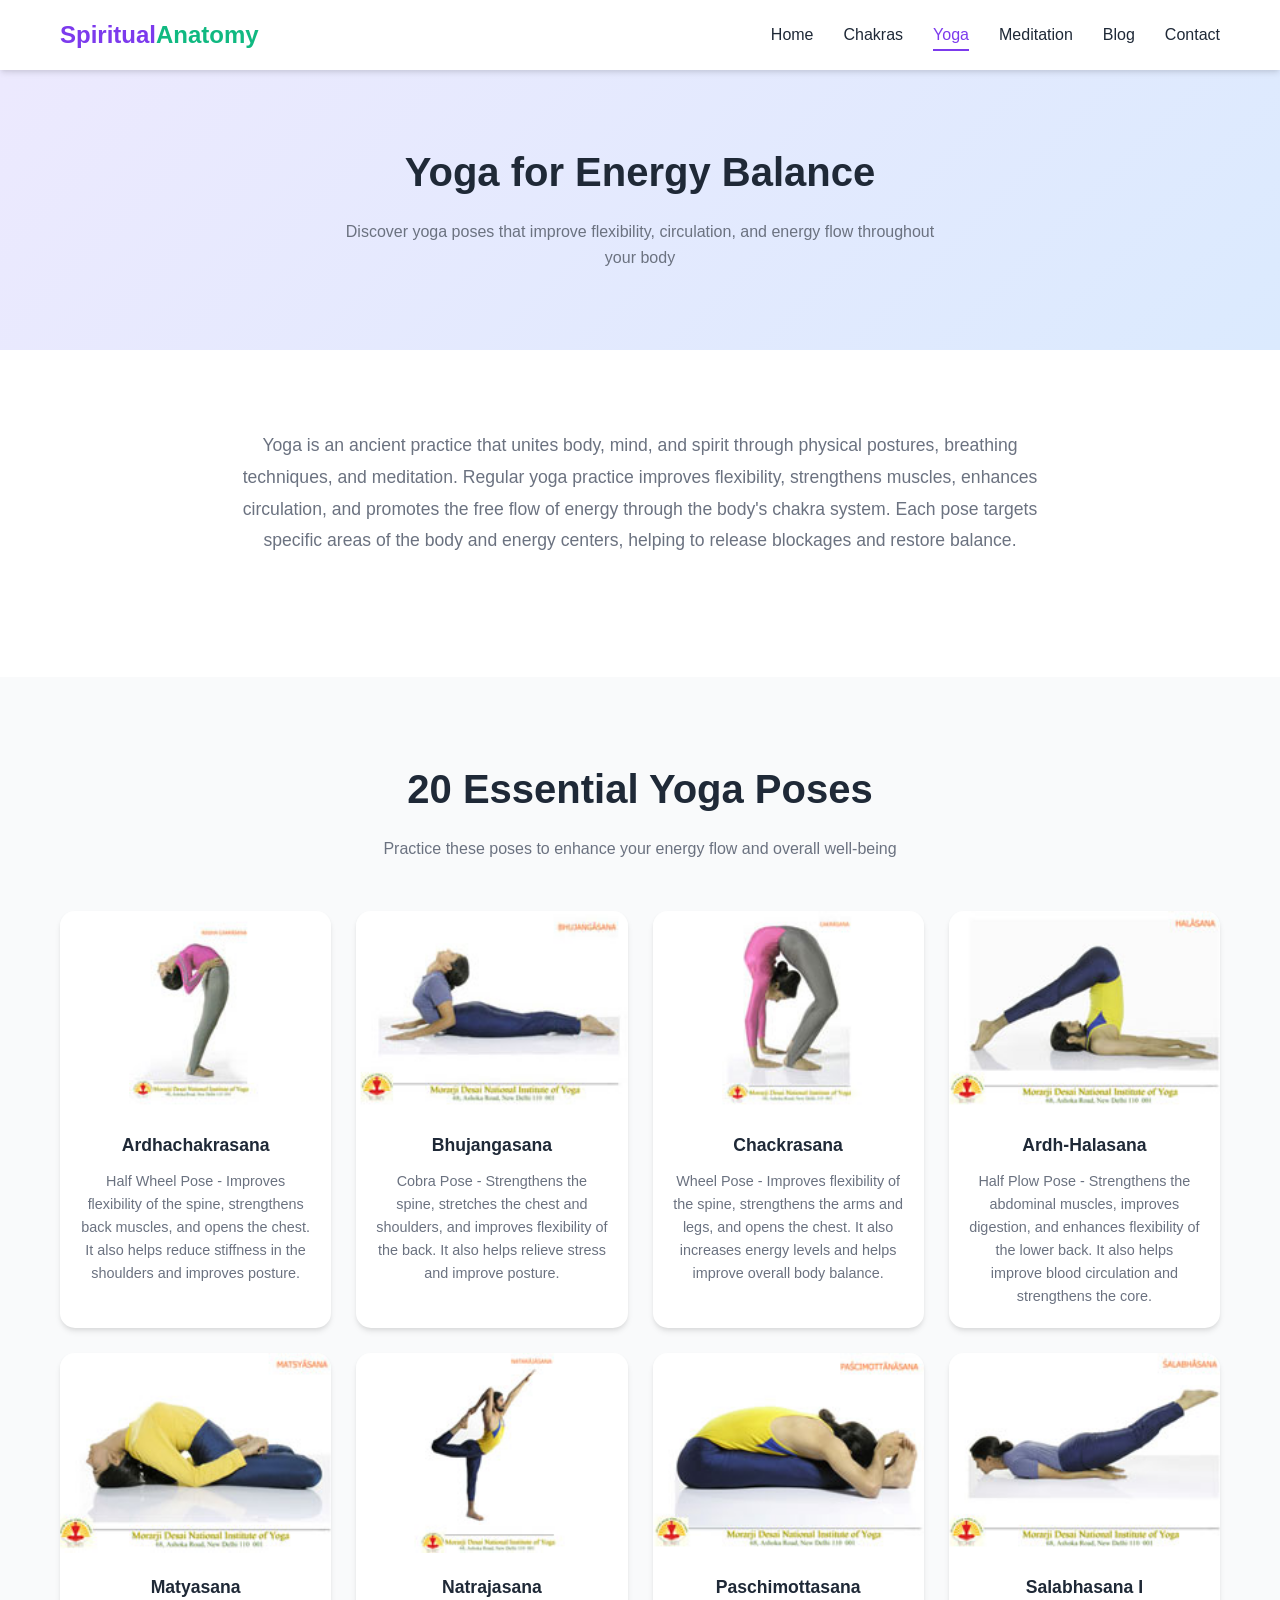
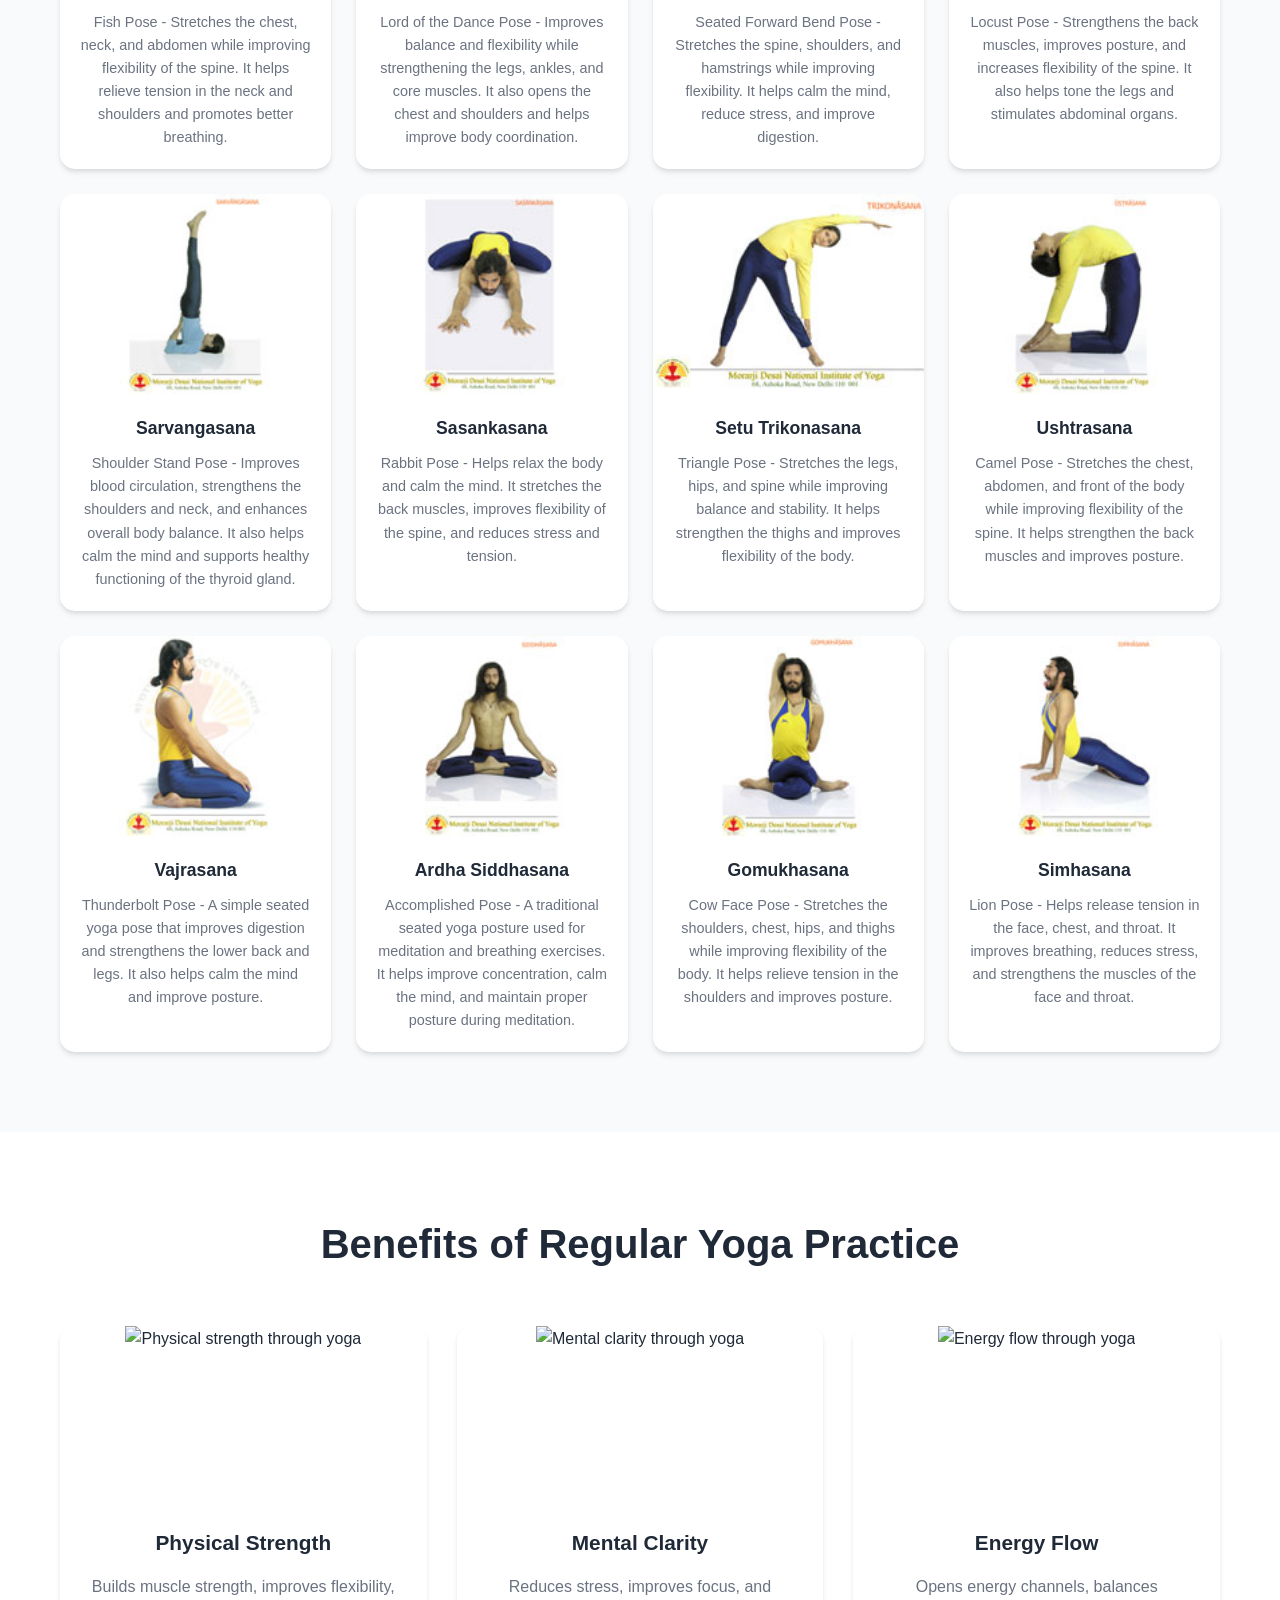
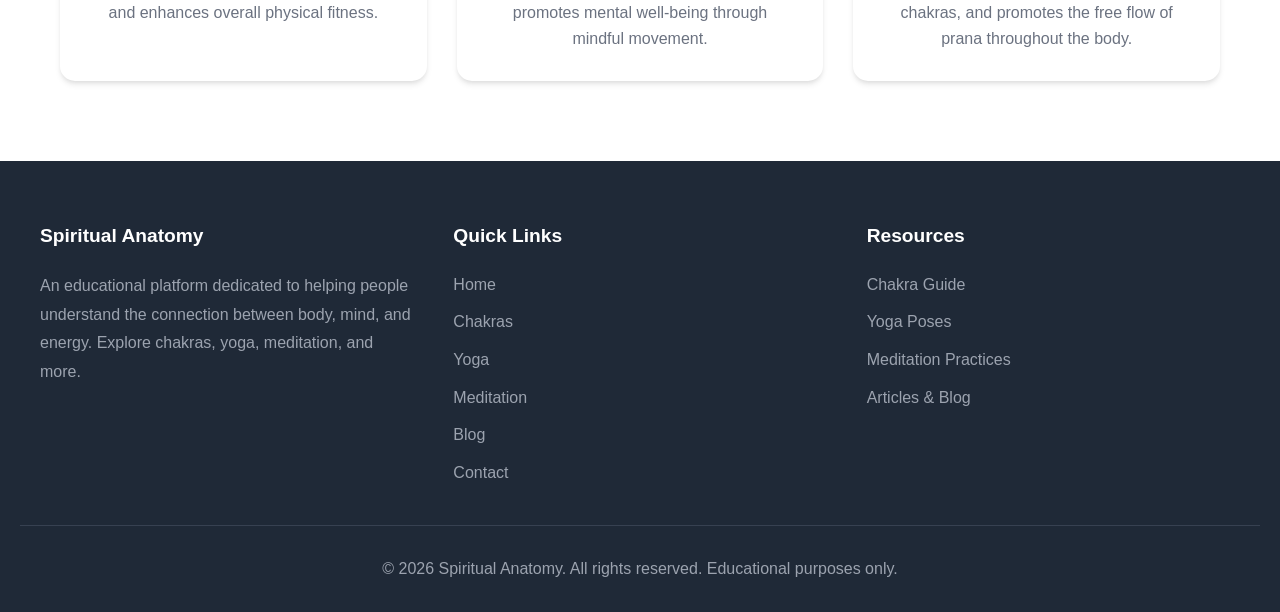
==== commit f8d374c1: "Correct yoga pose names and descriptions Updated alt text and descriptions for various yoga poses to" ====
--- a/yoga.html
+++ b/yoga.html
@@ -54,7 +54,7 @@
                 <!-- Pose 1 -->
                 <div class="yoga-card">
                     <div class="yoga-image">
-                        <img src="images/images/yoga/posture-1ardhacakrasana.jpg" alt="Ardhacakrasana" - Half Wheel Pose">
+                        <img src="images/images/yoga/posture-1ardhacakrasana.jpg" alt="Ardhacakrasana - Half Wheel Pose">
                     </div>
                     <div class="yoga-content">
                         <h3>Ardhachakrasana</h3>
@@ -65,165 +65,165 @@
                 <!-- Pose 2 -->
                 <div class="yoga-card">
                     <div class="yoga-image">
-                        <img src="images/images/yoga/posture-2bhujangasana.jpg" alt="Bhujangasana" - Tree Pose">
+                        <img src="images/images/yoga/posture-2bhujangasana.jpg" alt="Bhujangasana - Cobra Pose">
                     </div>
                     <div class="yoga-content">
                         <h3>Bhujangasana</h3>
-                        <p>Tree Pose - Enhances balance and stability. Strengthens legs and improves concentration.</p>
+                        <p>Cobra Pose - Strengthens the spine, stretches the chest and shoulders, and improves flexibility of the back. It also helps relieve stress and improve posture.</p>
                     </div>
                 </div>
 
                 <!-- Pose 3 -->
                 <div class="yoga-card">
                     <div class="yoga-image">
-                        <img src="images/images/yoga/posture-3chackrasana.jpg" alt="Chackrasana" - Cobra Pose">
+                        <img src="images/images/yoga/posture-3chackrasana.jpg" alt="Chackrasana - Wheel Pose">
                     </div>
                     <div class="yoga-content">
                         <h3>Chackrasana</h3>
-                        <p>Cobra Pose - Opens the heart chakra, strengthens spine, and improves flexibility.</p>
+                        <p>Wheel Pose - Improves flexibility of the spine, strengthens the arms and legs, and opens the chest. It also increases energy levels and helps improve overall body balance.</p>
                     </div>
                 </div>
 
                 <!-- Pose 4 -->
                 <div class="yoga-card">
                     <div class="yoga-image">
-                        <img src="images/images/yoga/posture-5-ardh-halasana.jpg" alt="Ardh-Halasana" - Triangle Pose">
+                        <img src="images/images/yoga/posture-5-ardh-halasana.jpg" alt="Ardh-Halasana - Half Plow Pose">
                     </div>
                     <div class="yoga-content">
                         <h3>Ardh-Halasana</h3>
-                        <p>Triangle Pose - Stretches legs, hips, and spine. Improves digestion and reduces anxiety.</p>
+                        <p>Half Plow Pose - Strengthens the abdominal muscles, improves digestion, and enhances flexibility of the lower back. It also helps improve blood circulation and strengthens the core.</p>
                     </div>
                 </div>
 
                 <!-- Pose 5 -->
                 <div class="yoga-card">
                     <div class="yoga-image">
-                        <img src="images/images/yoga/posture-6matyasana.jpg" alt="Matyasana - Child's Pose">
+                        <img src="images/images/yoga/posture-6matyasana.jpg" alt="Matyasana - Fish Pose">
                     </div>
                     <div class="yoga-content">
                         <h3>Matyasana</h3>
-                        <p>Child's Pose - Calms the mind, relieves stress, and gently stretches the back and hips.</p>
+                        <p>Fish Pose - Stretches the chest, neck, and abdomen while improving flexibility of the spine. It helps relieve tension in the neck and shoulders and promotes better breathing.</p>
                     </div>
                 </div>
 
                 <!-- Pose 6 -->
                 <div class="yoga-card">
                     <div class="yoga-image">
-                        <img src="images/images/yoga/posture-7natrajasana.jpg" alt="Natrajasana - Corpse Pose">
+                        <img src="images/images/yoga/posture-7natrajasana.jpg" alt="Natrajasana - Lord of the Dance Pose">
                     </div>
                     <div class="yoga-content">
                         <h3>Natrajasana</h3>
-                        <p>Corpse Pose - Deep relaxation pose that calms the nervous system and reduces stress.</p>
+                        <p>Lord of the Dance Pose - Improves balance and flexibility while strengthening the legs, ankles, and core muscles. It also opens the chest and shoulders and helps improve body coordination.</p>
                     </div>
                 </div>
 
                 <!-- Pose 7 -->
                 <div class="yoga-card">
                     <div class="yoga-image">
-                        <img src="images/images/yoga/posture-8paschimottasana.jpg" alt="Paschimottasana - Downward Dog">
+                        <img src="images/images/yoga/posture-8paschimottasana.jpg" alt="Paschimottasana - Seated Forward Bend Pose">
                     </div>
                     <div class="yoga-content">
                         <h3>Paschimottasana</h3>
-                        <p>Downward Dog - Energizes the body, stretches shoulders, hamstrings, and calves.</p>
+                        <p>Seated Forward Bend Pose - Stretches the spine, shoulders, and hamstrings while improving flexibility. It helps calm the mind, reduce stress, and improve digestion.</p>
                     </div>
                 </div>
 
                 <!-- Pose 8 -->
                 <div class="yoga-card">
                     <div class="yoga-image">
-                        <img src="images/images/yoga/posture-9salabhasana.jpg" alt="Salabhasana I - Warrior I">
+                        <img src="images/images/yoga/posture-9salabhasana.jpg" alt="Salabhasana - Locust Pose">
                     </div>
                     <div class="yoga-content">
                         <h3>Salabhasana I</h3>
-                        <p>Warrior I - Builds strength and stamina. Opens chest and lungs, improves focus.</p>
+                        <p>Locust Pose - Strengthens the back muscles, improves posture, and increases flexibility of the spine. It also helps tone the legs and stimulates abdominal organs.</p>
                     </div>
                 </div>
 
                 <!-- Pose 9 -->
                 <div class="yoga-card">
                     <div class="yoga-image">
-                        <img src="images/images/yoga/posture-10sarvangasana.jpg" alt="Sarvangasana II - Warrior II">
+                        <img src="images/images/yoga/posture-10sarvangasana.jpg" alt="Sarvangasana - Shoulder Stand Pose">
                     </div>
                     <div class="yoga-content">
                         <h3>Sarvangasana</h3>
-                        <p>Warrior II - Strengthens legs and arms. Increases stamina and concentration.</p>
+                        <p>Shoulder Stand Pose - Improves blood circulation, strengthens the shoulders and neck, and enhances overall body balance. It also helps calm the mind and supports healthy functioning of the thyroid gland.</p>
                     </div>
                 </div>
 
                 <!-- Pose 10 -->
                 <div class="yoga-card">
                     <div class="yoga-image">
-                        <img src="images/images/yoga/posture-11sasankasana.jpg" alt="Sasankasana - Chair Pose">
+                        <img src="images/images/yoga/posture-11sasankasana.jpg" alt="Sasankasana - Rabbit Pose">
                     </div>
                     <div class="yoga-content">
                         <h3>Sasankasana</h3>
-                        <p>Chair Pose - Strengthens thighs, ankles, and spine. Stimulates the heart and diaphragm.</p>
+                        <p>Rabbit Pose - Helps relax the body and calm the mind. It stretches the back muscles, improves flexibility of the spine, and reduces stress and tension.</p>
                     </div>
                 </div>
 
                 <!-- Pose 11 -->
                 <div class="yoga-card">
                     <div class="yoga-image">
-                        <img src="images/images/yoga/posture-13trikonasana.jpg" alt="Trikonasana - Bridge Pose">
+                        <img src="images/images/yoga/posture-13trikonasana.jpg" alt="Trikonasana - Triangle Pose">
                     </div>
                     <div class="yoga-content">
                         <h3>Setu Trikonasana</h3>
-                        <p>Bridge Pose - Opens the heart, stretches chest and spine. Calms the brain.</p>
+                        <p>Triangle Pose - Stretches the legs, hips, and spine while improving balance and stability. It helps strengthen the thighs and improves flexibility of the body.</p>
                     </div>
                 </div>
 
                 <!-- Pose 12 -->
                 <div class="yoga-card">
                     <div class="yoga-image">
-                        <img src="images/images/yoga/posture-14ushtrasana.jpg" alt="Ushtrasana - Bow Pose">
+                        <img src="images/images/yoga/posture-14ushtrasana.jpg" alt="Ushtrasana - Camel Pose">
                     </div>
                     <div class="yoga-content">
                         <h3>Ushtrasana</h3>
-                        <p>Bow Pose - Stretches entire front body. Strengthens back muscles and improves posture.</p>
+                        <p>Camel Pose - Stretches the chest, abdomen, and front of the body while improving flexibility of the spine. It helps strengthen the back muscles and improves posture.</p>
                     </div>
                 </div>
 
                 <!-- Pose 13 -->
                 <div class="yoga-card">
                     <div class="yoga-image">
-                        <img src="images/images/yoga/posture-15vajrasana.jpg" alt="Vajrasana - Seated Forward Bend">
+                        <img src="images/images/yoga/posture-15vajrasana.jpg" alt="Vajrasana - Thunderbolt Pose">
                     </div>
                     <div class="yoga-content">
                         <h3>Vajrasana</h3>
-                        <p>Seated Forward Bend - Calms the mind, stretches spine and hamstrings.</p>
+                        <p>Thunderbolt Pose - A simple seated yoga pose that improves digestion and strengthens the lower back and legs. It also helps calm the mind and improve posture.</p>
                     </div>
                 </div>
 
                 <!-- Pose 14 -->
                 <div class="yoga-card">
                     <div class="yoga-image">
-                        <img src="images/images/yoga/posture-16siddhasana.jpg" alt="Siddhasana - Half Lord of the Fishes">
+                        <img src="images/images/yoga/posture-16siddhasana.jpg" alt="Siddhasana - Accomplished Pose">
                     </div>
                     <div class="yoga-content">
                         <h3>Ardha Siddhasana</h3>
-                        <p>Half Lord of the Fishes - Improves spine flexibility and digestion. Energizes the body.</p>
+                        <p>Accomplished Pose - A traditional seated yoga posture used for meditation and breathing exercises. It helps improve concentration, calm the mind, and maintain proper posture during meditation.</p>
                     </div>
                 </div>
 
                 <!-- Pose 15 -->
                 <div class="yoga-card">
                     <div class="yoga-image">
-                        <img src="images/images/yoga/posture-17gomukhasana.jpg" alt="Gomukhasana - Dancer Pose">
+                        <img src="images/images/yoga/posture-17gomukhasana.jpg" alt="Gomukhasana - Cow Face Pose">
                     </div>
                     <div class="yoga-content">
                         <h3>Gomukhasana</h3>
-                        <p>Dancer Pose - Improves balance, strengthens legs, and opens the chest.</p>
+                        <p>Cow Face Pose - Stretches the shoulders, chest, hips, and thighs while improving flexibility of the body. It helps relieve tension in the shoulders and improves posture.</p>
                     </div>
                 </div>
 
                 <!-- Pose 16 -->
                 <div class="yoga-card">
                     <div class="yoga-image">
-                        <img src="images/images/yoga/posture-18simhasana.jpg" alt="Simhasana - Eagle Pose">
+                        <img src="images/images/yoga/posture-18simhasana.jpg" alt="Simhasana - Lion Pose">
                     </div>
                     <div class="yoga-content">
                         <h3>Simhasana</h3>
-                        <p>Eagle Pose - Improves balance and focus. Stretches shoulders and upper back.</p>
+                        <p>Lion Pose - Helps release tension in the face, chest, and throat. It improves breathing, reduces stress, and strengthens the muscles of the face and throat.</p>
                     </div>
                 </div>
             </div>
